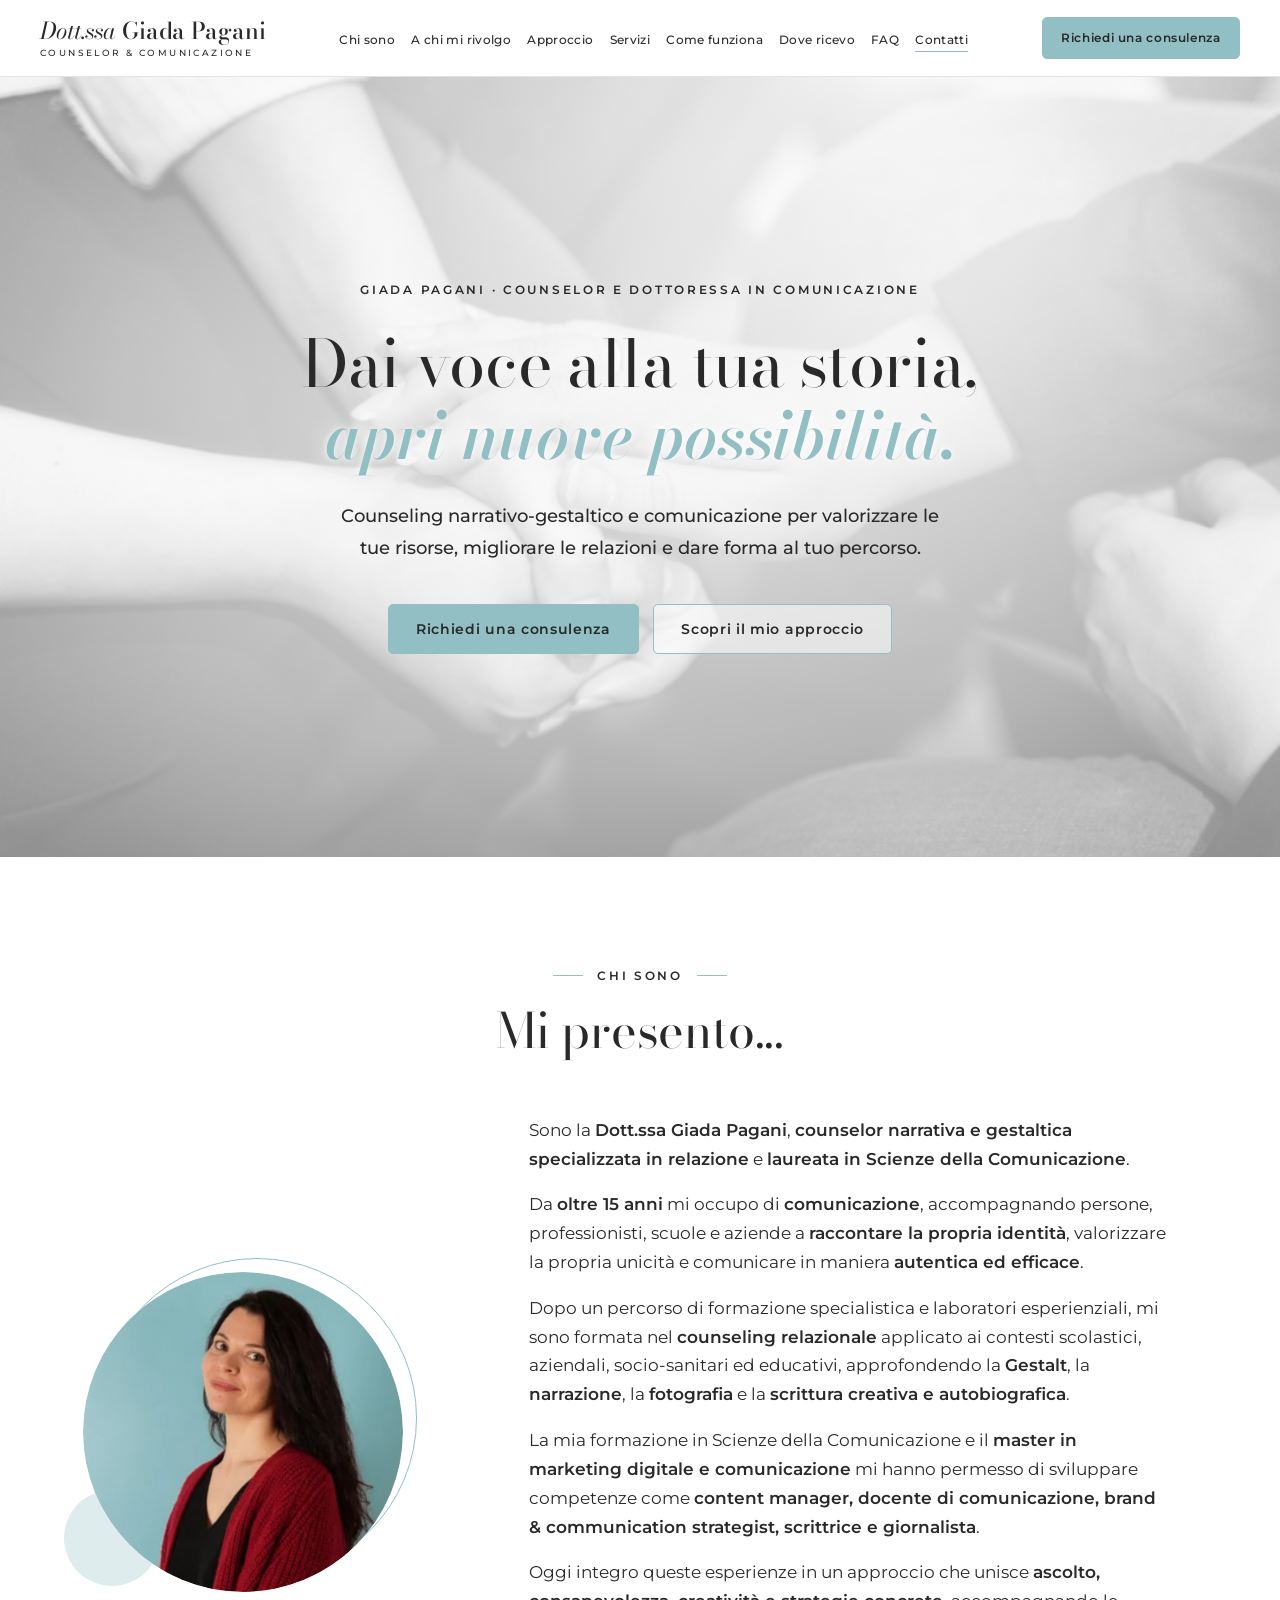
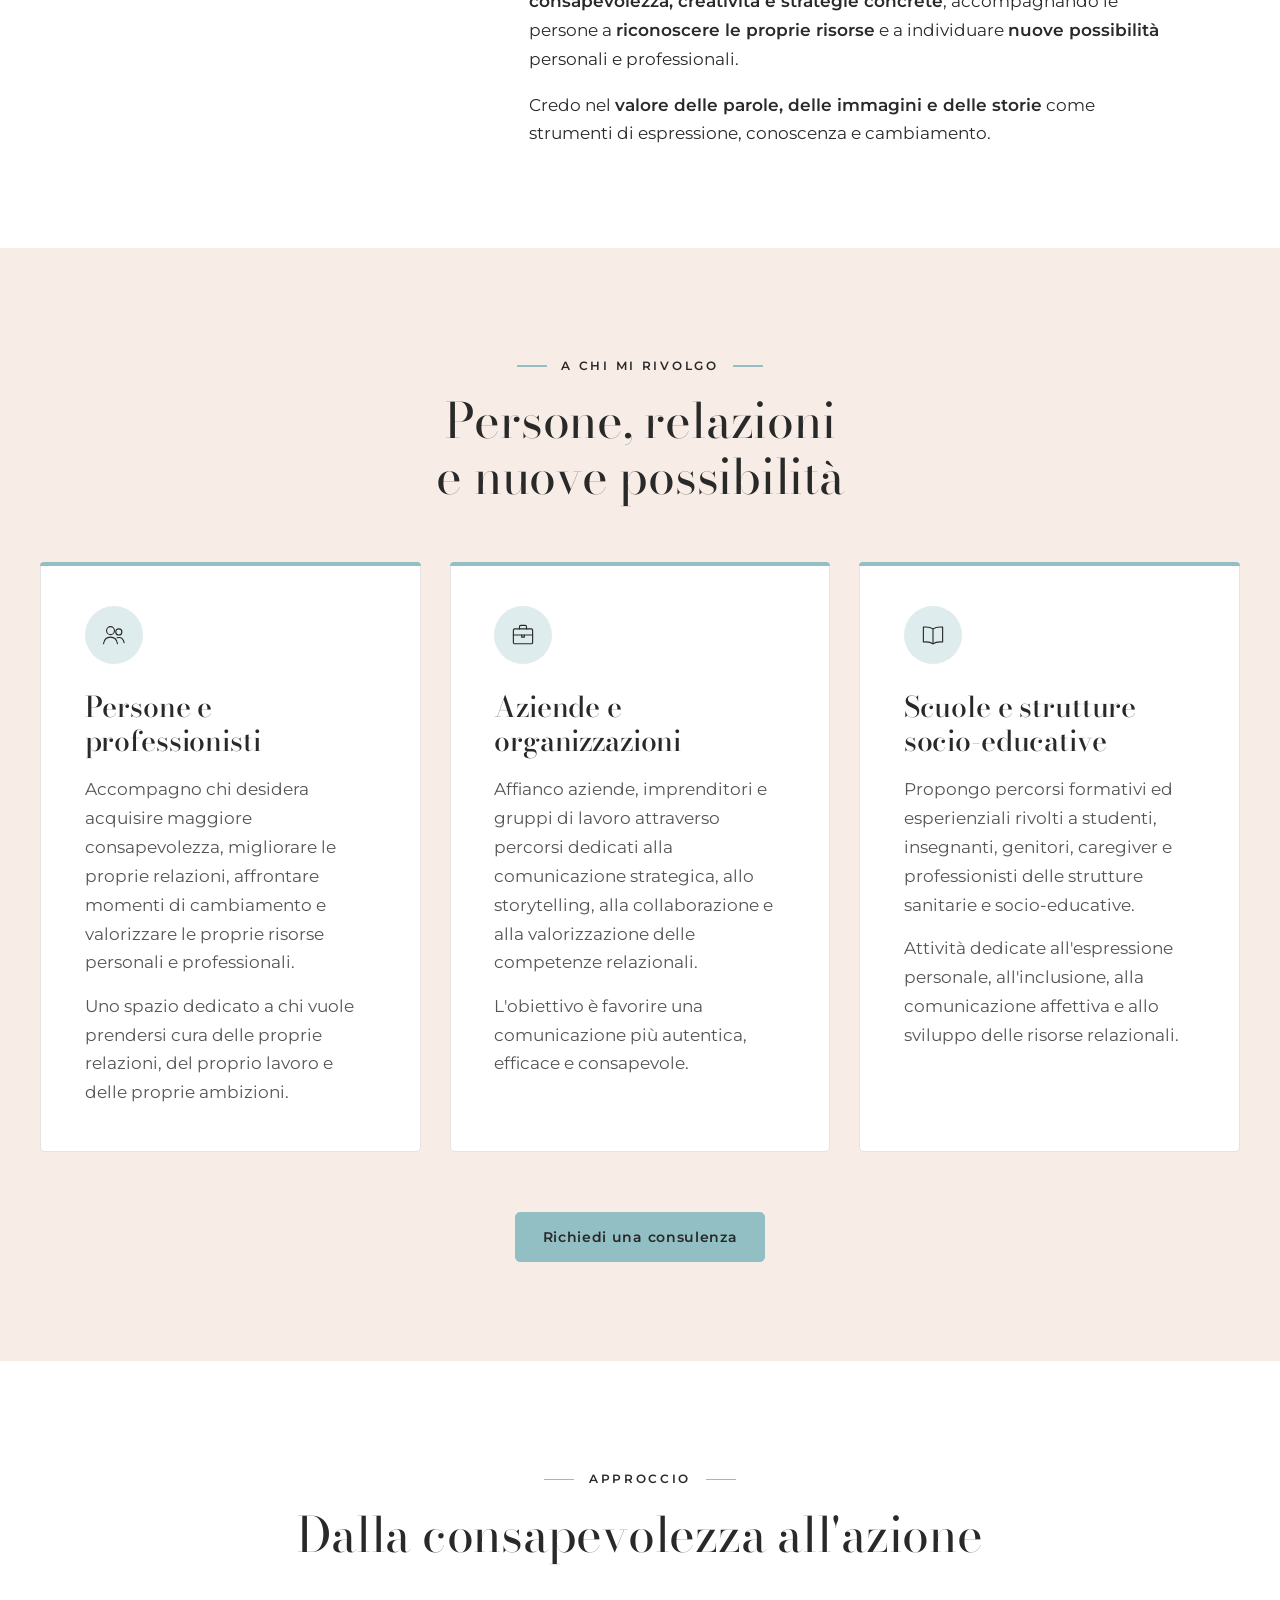
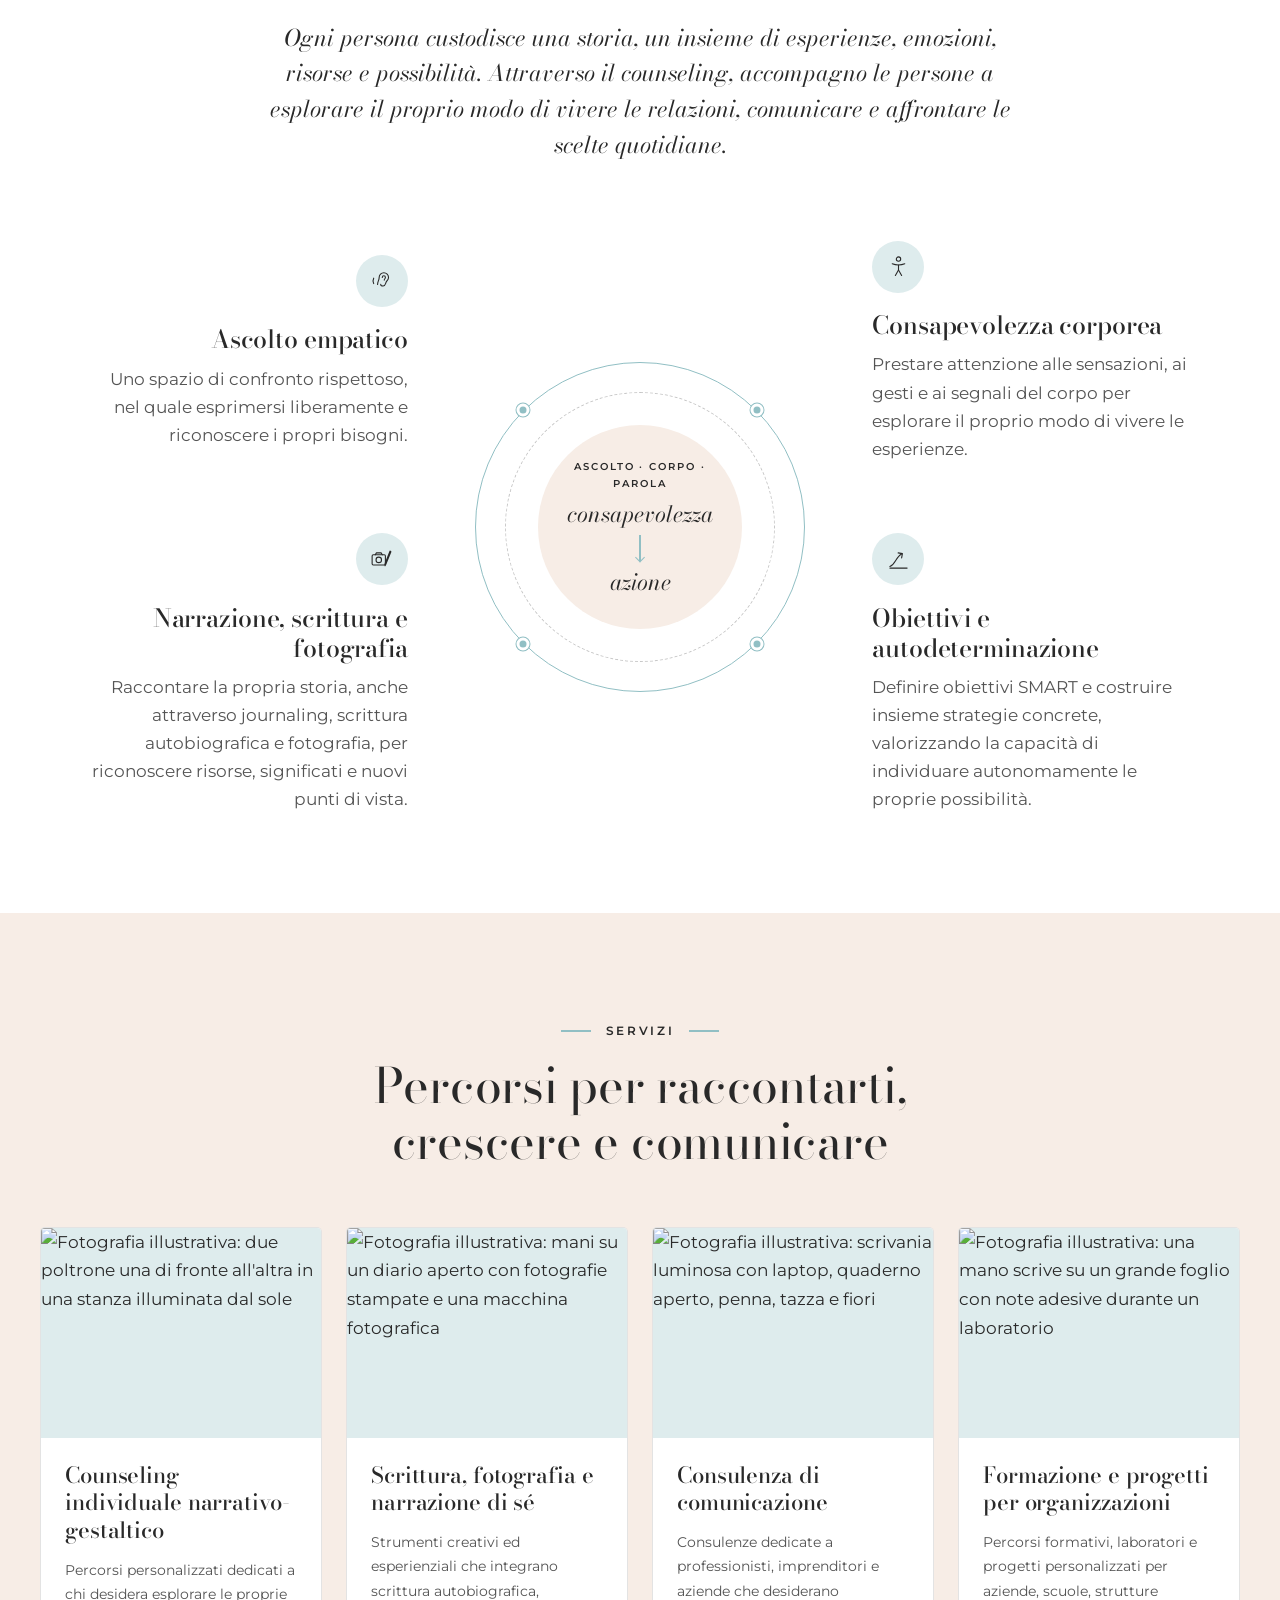
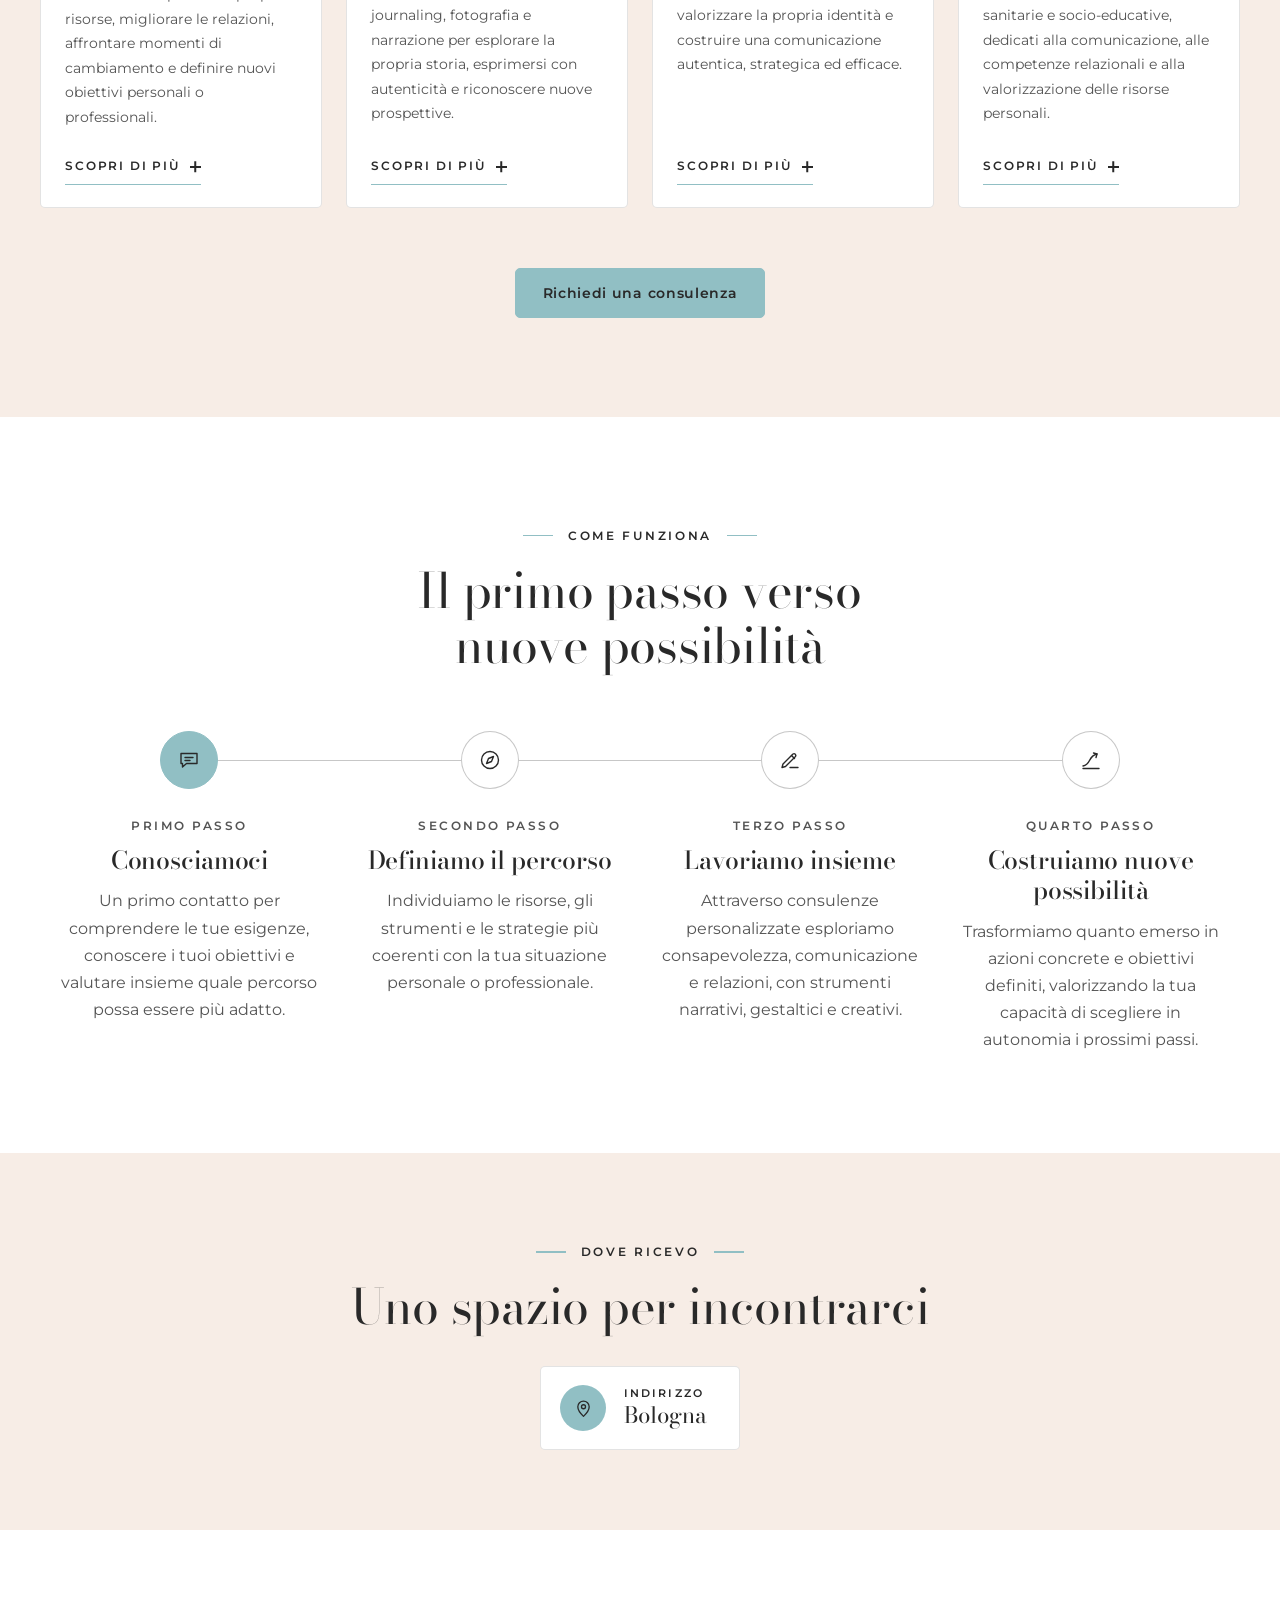
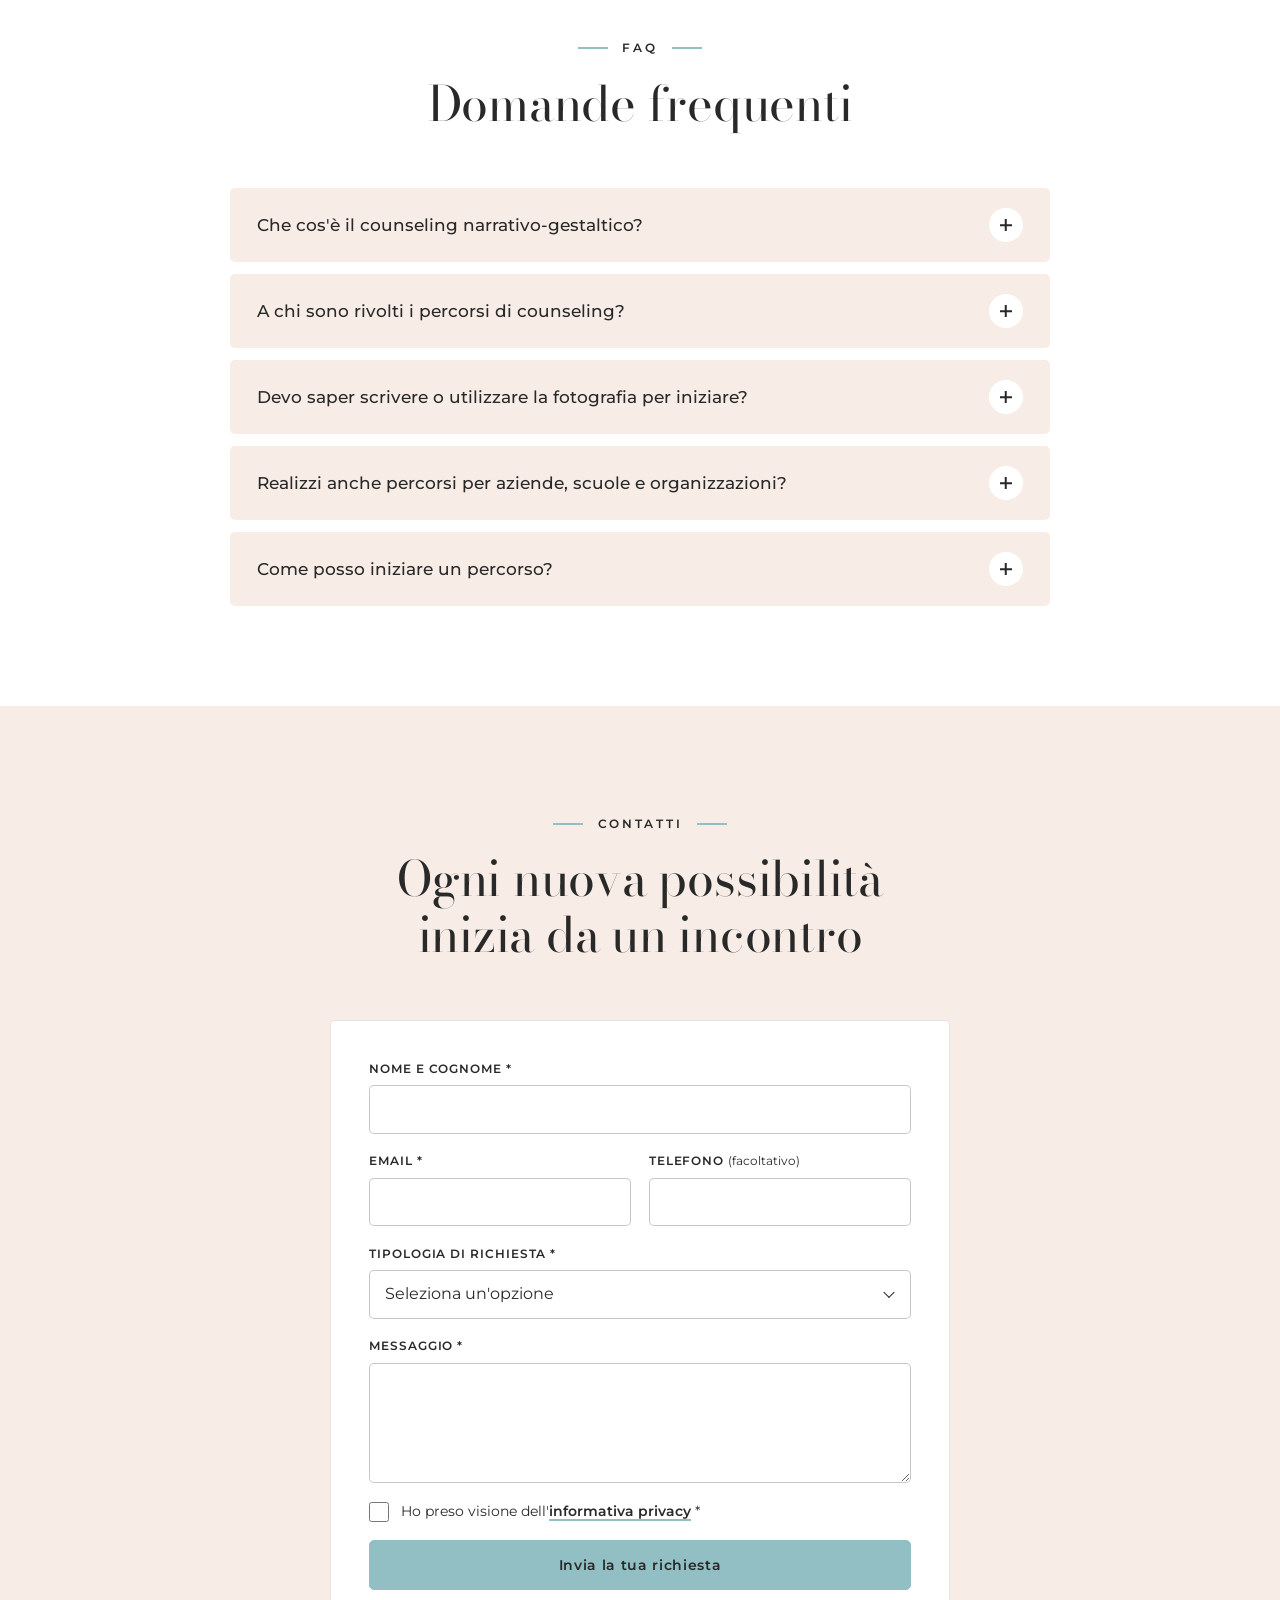
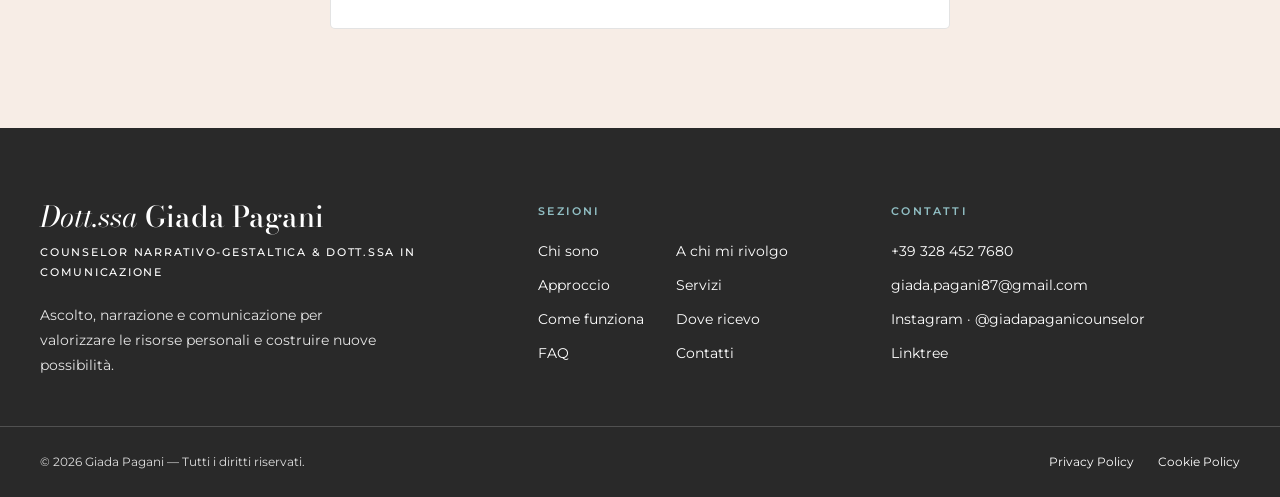
==== index.html @ 8dd5e60a "Sito one-page Dott.ssa Giada Pagani Sito statico (HTML, CSS, JS) con header, hero, chi sono, a chi m" ====
<!DOCTYPE html>
<html lang="it">
<head>
  <meta charset="UTF-8">
  <meta name="viewport" content="width=device-width, initial-scale=1">
  <title>Giada Pagani | Counselor Narrativo-Gestaltica e Comunicazione</title>
  <meta name="description" content="Giada Pagani, counselor narrativo-gestaltica e dottoressa in comunicazione. Percorsi individuali, narrazione, scrittura, fotografia, consulenza di comunicazione e formazione per persone e organizzazioni.">
  <meta name="author" content="Giada Pagani">
  <meta name="theme-color" content="#FFFFFF">
  <!-- Aggiornare con il dominio definitivo prima della pubblicazione -->
  <link rel="canonical" href="https://www.esempio-dominio.it/">

  <!-- Open Graph / social -->
  <meta property="og:type" content="website">
  <meta property="og:locale" content="it_IT">
  <meta property="og:site_name" content="Dott.ssa Giada Pagani">
  <meta property="og:title" content="Giada Pagani | Counselor Narrativo-Gestaltica e Comunicazione">
  <meta property="og:description" content="Counseling narrativo-gestaltico e comunicazione: percorsi individuali, narrazione, scrittura, fotografia e formazione per persone e organizzazioni. Bologna.">
  <meta property="og:url" content="https://www.esempio-dominio.it/">
  <meta property="og:image" content="https://www.esempio-dominio.it/images/giada-hero.png">
  <meta property="og:image:alt" content="Mani che si stringono, fotografia in bianco e nero">
  <meta name="twitter:card" content="summary_large_image">
  <meta name="twitter:title" content="Giada Pagani | Counselor Narrativo-Gestaltica e Comunicazione">
  <meta name="twitter:description" content="Counseling narrativo-gestaltico e comunicazione per persone e organizzazioni. Bologna.">
  <meta name="twitter:image" content="https://www.esempio-dominio.it/images/giada-hero.png">

  <!-- Caricamento prioritario della HERO -->
  <link rel="preload" as="image" href="images/giada-hero.png" fetchpriority="high">
  <link rel="preconnect" href="https://images.unsplash.com">

  <!-- Font: Bodoni Moda + Montserrat (valutare il self-hosting prima della pubblicazione, vedi README) -->
  <link rel="preconnect" href="https://fonts.googleapis.com">
  <link rel="preconnect" href="https://fonts.gstatic.com" crossorigin>
  <link href="https://fonts.googleapis.com/css2?family=Bodoni+Moda:ital,opsz,wght@0,6..96,400;0,6..96,500;1,6..96,400;1,6..96,500;1,6..96,600&family=Montserrat:wght@400;500;600&display=swap" rel="stylesheet">

  <link rel="stylesheet" href="styles.css">
  <script>document.documentElement.classList.add('js');</script>

  <script type="application/ld+json">
  {
    "@context": "https://schema.org",
    "@type": "ProfessionalService",
    "name": "Dott.ssa Giada Pagani — Counselor & Comunicazione",
    "description": "Counseling narrativo-gestaltico, consulenza di comunicazione, scrittura, fotografia e formazione per persone e organizzazioni.",
    "areaServed": "Bologna",
    "address": { "@type": "PostalAddress", "addressLocality": "Bologna", "addressCountry": "IT" },
    "telephone": "+393284527680",
    "email": "giada.pagani87@gmail.com",
    "founder": {
      "@type": "Person",
      "name": "Giada Pagani",
      "honorificPrefix": "Dott.ssa",
      "jobTitle": "Counselor narrativa e gestaltica, laureata in Scienze della Comunicazione"
    },
    "sameAs": [
      "https://www.instagram.com/giadapaganicounselor/",
      "https://linktr.ee/giada.pagani"
    ]
  }
  </script>
</head>
<body>
  <a class="skip-link" href="#main">Vai al contenuto</a>

  <!-- 01 · HEADER -->
  <header class="site-header" id="top">
    <div class="container header-inner">
      <a class="wordmark" href="#home" aria-label="Dott.ssa Giada Pagani, torna all'inizio">
        <span class="wordmark-name"><span class="wordmark-title">Dott.ssa</span> Giada Pagani</span>
        <span class="wordmark-sub">Counselor &amp; Comunicazione</span>
      </a>

      <nav class="main-nav" id="main-nav" aria-label="Navigazione principale">
        <ul>
          <li><a href="#chi-sono">Chi sono</a></li>
          <li><a href="#a-chi-mi-rivolgo">A chi mi rivolgo</a></li>
          <li><a href="#approccio">Approccio</a></li>
          <li><a href="#servizi">Servizi</a></li>
          <li><a href="#come-funziona">Come funziona</a></li>
          <li><a href="#dove-ricevo">Dove ricevo</a></li>
          <li><a href="#faq">FAQ</a></li>
          <li><a href="#contatti">Contatti</a></li>
        </ul>
        <a class="btn btn-primary nav-cta-mobile" href="#contatti">Richiedi una consulenza</a>
      </nav>

      <a class="btn btn-primary header-cta" href="#contatti">Richiedi una consulenza</a>

      <button class="nav-toggle" type="button" aria-controls="main-nav" aria-expanded="false">
        <span class="visually-hidden">Apri il menu</span>
        <span class="nav-toggle-bar" aria-hidden="true"></span>
        <span class="nav-toggle-bar" aria-hidden="true"></span>
      </button>
    </div>
  </header>

  <main id="main">

    <!-- 02 · HERO -->
    <section class="hero" id="home" aria-labelledby="hero-title">
      <div class="hero-media" aria-hidden="true">
        <img src="images/giada-hero.png" alt="" width="794" height="499" fetchpriority="high" decoding="async">
      </div>
      <div class="hero-overlay" aria-hidden="true"></div>
      <div class="container hero-content">
        <p class="eyebrow">Giada Pagani · Counselor e dottoressa in comunicazione</p>
        <h1 id="hero-title">
          <span class="h1-line">Dai voce alla tua storia,</span>
          <span class="h1-line h1-accent">apri nuove possibilità.</span>
        </h1>
        <p class="hero-lead">Counseling narrativo-gestaltico e comunicazione per valorizzare le tue risorse, migliorare le relazioni e dare forma al tuo percorso.</p>
        <div class="hero-actions">
          <a class="btn btn-primary" href="#contatti">Richiedi una consulenza</a>
          <a class="btn btn-outline" href="#approccio">Scopri il mio approccio</a>
        </div>
      </div>
    </section>

    <!-- 03 · CHI SONO -->
    <section class="section bg-white" id="chi-sono" aria-labelledby="chi-sono-title">
      <div class="container">
        <div class="about">
          <figure class="about-photo reveal">
            <span class="about-ring" aria-hidden="true"></span>
            <img src="images/giada-foto.png" width="800" height="800" loading="lazy" decoding="async"
                 alt="Ritratto di Giada Pagani: capelli lunghi scuri, cardigan rosso, sorride su sfondo azzurro">
          </figure>

          <header class="section-head about-head reveal">
            <p class="eyebrow">Chi sono</p>
            <h2 id="chi-sono-title">Mi presento...</h2>
          </header>

          <div class="about-text reveal">
            <p>Sono la <strong>Dott.ssa Giada Pagani</strong>, <strong>counselor narrativa e gestaltica specializzata in relazione</strong> e <strong>laureata in Scienze della Comunicazione</strong>.</p>
            <p>Da <strong>oltre 15 anni</strong> mi occupo di <strong>comunicazione</strong>, accompagnando persone, professionisti, scuole e aziende a <strong>raccontare la propria identità</strong>, valorizzare la propria unicità e comunicare in maniera <strong>autentica ed efficace</strong>.</p>
            <p>Dopo un percorso di formazione specialistica e laboratori esperienziali, mi sono formata nel <strong>counseling relazionale</strong> applicato ai contesti scolastici, aziendali, socio-sanitari ed educativi, approfondendo la <strong>Gestalt</strong>, la <strong>narrazione</strong>, la <strong>fotografia</strong> e la <strong>scrittura creativa e autobiografica</strong>.</p>
            <p>La mia formazione in Scienze della Comunicazione e il <strong>master in marketing digitale e comunicazione</strong> mi hanno permesso di sviluppare competenze come <strong>content manager, docente di comunicazione, brand &amp; communication strategist, scrittrice e giornalista</strong>.</p>
            <p>Oggi integro queste esperienze in un approccio che unisce <strong>ascolto, consapevolezza, creatività e strategie concrete</strong>, accompagnando le persone a <strong>riconoscere le proprie risorse</strong> e a individuare <strong>nuove possibilità</strong> personali e professionali.</p>
            <p>Credo nel <strong>valore delle parole, delle immagini e delle storie</strong> come strumenti di espressione, conoscenza e cambiamento.</p>
          </div>
        </div>
      </div>
    </section>

    <!-- 04 · A CHI MI RIVOLGO -->
    <section class="section bg-ivory" id="a-chi-mi-rivolgo" aria-labelledby="target-title">
      <div class="container">
        <header class="section-head reveal">
          <p class="eyebrow">A chi mi rivolgo</p>
          <h2 id="target-title">Persone, relazioni e nuove possibilità</h2>
        </header>

        <div class="target-grid">
          <article class="target-card reveal">
            <span class="card-icon" aria-hidden="true">
              <svg viewBox="0 0 32 32"><circle cx="12" cy="11" r="4.5"/><circle cx="21.5" cy="12.5" r="3.5"/><path d="M4 26c.8-5 4-7.5 8-7.5s7.2 2.5 8 7.5"/><path d="M19.5 19.2c.7-.3 1.3-.4 2-.4 3 0 5.4 2 6 6"/></svg>
            </span>
            <h3>Persone e professionisti</h3>
            <p>Accompagno chi desidera acquisire maggiore consapevolezza, migliorare le proprie relazioni, affrontare momenti di cambiamento e valorizzare le proprie risorse personali e professionali.</p>
            <p>Uno spazio dedicato a chi vuole prendersi cura delle proprie relazioni, del proprio lavoro e delle proprie ambizioni.</p>
          </article>

          <article class="target-card reveal">
            <span class="card-icon" aria-hidden="true">
              <svg viewBox="0 0 32 32"><rect x="5" y="9" width="22" height="17" rx="1.5"/><path d="M12 9V6.5c0-.8.7-1.5 1.5-1.5h5c.8 0 1.5.7 1.5 1.5V9"/><path d="M5 16h22"/><path d="M14.5 16v2.5h3V16"/></svg>
            </span>
            <h3>Aziende e organizzazioni</h3>
            <p>Affianco aziende, imprenditori e gruppi di lavoro attraverso percorsi dedicati alla comunicazione strategica, allo storytelling, alla collaborazione e alla valorizzazione delle competenze relazionali.</p>
            <p>L'obiettivo è favorire una comunicazione più autentica, efficace e consapevole.</p>
          </article>

          <article class="target-card reveal">
            <span class="card-icon" aria-hidden="true">
              <svg viewBox="0 0 32 32"><path d="M16 9c-3-2-7-2.5-11-2v17c4-.5 8 0 11 2 3-2 7-2.5 11-2V7c-4-.5-8 0-11 2z"/><path d="M16 9v17"/></svg>
            </span>
            <h3>Scuole e strutture socio-educative</h3>
            <p>Propongo percorsi formativi ed esperienziali rivolti a studenti, insegnanti, genitori, caregiver e professionisti delle strutture sanitarie e socio-educative.</p>
            <p>Attività dedicate all'espressione personale, all'inclusione, alla comunicazione affettiva e allo sviluppo delle risorse relazionali.</p>
          </article>
        </div>

        <div class="section-cta reveal">
          <a class="btn btn-primary" href="#contatti">Richiedi una consulenza</a>
        </div>
      </div>
    </section>

    <!-- 05 · APPROCCIO -->
    <section class="section bg-white" id="approccio" aria-labelledby="approccio-title">
      <div class="container">
        <header class="section-head reveal">
          <p class="eyebrow">Approccio</p>
          <h2 id="approccio-title">Dalla consapevolezza all'azione</h2>
        </header>

        <p class="approach-lead reveal">Ogni persona custodisce una storia, un insieme di esperienze, emozioni, risorse e possibilità. Attraverso il counseling, accompagno le persone a esplorare il proprio modo di vivere le relazioni, comunicare e affrontare le scelte quotidiane.</p>

        <div class="orbit">
          <div class="orbit-core reveal" aria-hidden="true">
            <span class="orbit-ring orbit-ring-outer"></span>
            <span class="orbit-ring orbit-ring-dashed"></span>
            <span class="orbit-dot d1"></span><span class="orbit-dot d2"></span><span class="orbit-dot d3"></span><span class="orbit-dot d4"></span>
            <span class="orbit-center">
              <span class="orbit-small">Ascolto · Corpo · Parola</span>
              <span class="orbit-word">consapevolezza</span>
              <span class="orbit-arrow"></span>
              <span class="orbit-word">azione</span>
            </span>
          </div>

          <ul class="orbit-list" role="list">
            <li class="orbit-item o1 reveal">
              <span class="orbit-icon" aria-hidden="true"><svg viewBox="0 0 32 32"><path d="M11 21c0-4 2-5 2-9a6 6 0 1 1 12 0c0 3-2 4-3 6s-1 5-4 5c-2 0-3-1-3-2"/><path d="M17 12a2 2 0 1 1 4 0c0 1.5-1.5 2-1.5 3.5"/><path d="M6 13c-1 2-1 5 0 7"/></svg></span>
              <h3>Ascolto empatico</h3>
              <p>Uno spazio di confronto rispettoso, nel quale esprimersi liberamente e riconoscere i propri bisogni.</p>
            </li>
            <li class="orbit-item o2 reveal">
              <span class="orbit-icon" aria-hidden="true"><svg viewBox="0 0 32 32"><circle cx="16" cy="6.5" r="2.8"/><path d="M8 12.5c2.5 1 5 1.5 8 1.5s5.5-.5 8-1.5"/><path d="M16 14v6.5"/><path d="M16 20.5l-4 7"/><path d="M16 20.5l4 7"/></svg></span>
              <h3>Consapevolezza corporea</h3>
              <p>Prestare attenzione alle sensazioni, ai gesti e ai segnali del corpo per esplorare il proprio modo di vivere le esperienze.</p>
            </li>
            <li class="orbit-item o3 reveal">
              <span class="orbit-icon" aria-hidden="true"><svg viewBox="0 0 32 32"><rect x="4" y="10" width="17" height="13" rx="1.5"/><circle cx="12.5" cy="16.5" r="3.5"/><path d="M8 10l1.5-2.5h6L17 10"/><path d="M28 6l-6 15-1.5 3 .3-3.3L27 5.2z"/></svg></span>
              <h3>Narrazione, scrittura e fotografia</h3>
              <p>Raccontare la propria storia, anche attraverso journaling, scrittura autobiografica e fotografia, per riconoscere risorse, significati e nuovi punti di vista.</p>
            </li>
            <li class="orbit-item o4 reveal">
              <span class="orbit-icon" aria-hidden="true"><svg viewBox="0 0 32 32"><path d="M5 25c3-1 5-3.5 7-7s4-7 8-9"/><path d="M15.5 7.5L21 8.5 20 14"/><path d="M5 27h22"/></svg></span>
              <h3>Obiettivi e autodeterminazione</h3>
              <p>Definire obiettivi SMART e costruire insieme strategie concrete, valorizzando la capacità di individuare autonomamente le proprie possibilità.</p>
            </li>
          </ul>
        </div>
      </div>
    </section>

    <!-- 06 · SERVIZI -->
    <section class="section bg-ivory" id="servizi" aria-labelledby="servizi-title">
      <div class="container">
        <header class="section-head reveal">
          <p class="eyebrow">Servizi</p>
          <h2 id="servizi-title">Percorsi per raccontarti, crescere e comunicare</h2>
        </header>

        <div class="services-grid">
          <article class="service-card reveal">
            <figure class="service-media">
              <img src="https://images.unsplash.com/photo-1765447041709-9f1efbc81606?auto=format&amp;fit=crop&amp;w=720&amp;h=540&amp;q=75"
                   srcset="https://images.unsplash.com/photo-1765447041709-9f1efbc81606?auto=format&amp;fit=crop&amp;w=480&amp;h=360&amp;q=75 480w, https://images.unsplash.com/photo-1765447041709-9f1efbc81606?auto=format&amp;fit=crop&amp;w=720&amp;h=540&amp;q=75 720w"
                   sizes="(min-width: 1100px) 290px, (min-width: 640px) 45vw, 92vw"
                   alt="Fotografia illustrativa: due poltrone una di fronte all'altra in una stanza illuminata dal sole" width="720" height="540" loading="lazy" decoding="async">
            </figure>
            <div class="service-body">
              <h3>Counseling individuale narrativo-gestaltico</h3>
              <p class="service-desc">Percorsi personalizzati dedicati a chi desidera esplorare le proprie risorse, migliorare le relazioni, affrontare momenti di cambiamento e definire nuovi obiettivi personali o professionali.</p>
              <button class="service-toggle" type="button" aria-expanded="false" aria-controls="srv-1">
                <span class="service-toggle-label">Scopri di più</span><span class="service-toggle-icon" aria-hidden="true"></span>
              </button>
              <div class="service-more" id="srv-1" hidden>
                <div class="service-more-inner">
                  <p class="service-label">Aree di lavoro</p>
                  <ul class="service-list">
                    <li>Consapevolezza personale</li>
                    <li>Relazioni e comunicazione</li>
                    <li>Scelte e cambiamenti</li>
                    <li>Valorizzazione delle risorse individuali</li>
                  </ul>
                </div>
              </div>
            </div>
          </article>

          <article class="service-card reveal">
            <figure class="service-media">
              <img src="https://images.unsplash.com/photo-1550622485-860e9d423364?auto=format&amp;fit=crop&amp;w=720&amp;h=540&amp;q=75"
                   srcset="https://images.unsplash.com/photo-1550622485-860e9d423364?auto=format&amp;fit=crop&amp;w=480&amp;h=360&amp;q=75 480w, https://images.unsplash.com/photo-1550622485-860e9d423364?auto=format&amp;fit=crop&amp;w=720&amp;h=540&amp;q=75 720w"
                   sizes="(min-width: 1100px) 290px, (min-width: 640px) 45vw, 92vw"
                   alt="Fotografia illustrativa: mani su un diario aperto con fotografie stampate e una macchina fotografica" width="720" height="540" loading="lazy" decoding="async">
            </figure>
            <div class="service-body">
              <h3>Scrittura, fotografia e narrazione di sé</h3>
              <p class="service-desc">Strumenti creativi ed esperienziali che integrano scrittura autobiografica, journaling, fotografia e narrazione per esplorare la propria storia, esprimersi con autenticità e riconoscere nuove prospettive.</p>
              <button class="service-toggle" type="button" aria-expanded="false" aria-controls="srv-2">
                <span class="service-toggle-label">Scopri di più</span><span class="service-toggle-icon" aria-hidden="true"></span>
              </button>
              <div class="service-more" id="srv-2" hidden>
                <div class="service-more-inner">
                  <p class="service-label">Aree di lavoro</p>
                  <ul class="service-list">
                    <li>Scrittura creativa e autobiografica</li>
                    <li>Narrazione personale</li>
                    <li>Fotografia espressiva</li>
                    <li>Journaling</li>
                  </ul>
                </div>
              </div>
            </div>
          </article>

          <article class="service-card reveal">
            <figure class="service-media">
              <img src="https://images.unsplash.com/photo-1501504905252-473c47e087f8?auto=format&amp;fit=crop&amp;w=720&amp;h=540&amp;q=75"
                   srcset="https://images.unsplash.com/photo-1501504905252-473c47e087f8?auto=format&amp;fit=crop&amp;w=480&amp;h=360&amp;q=75 480w, https://images.unsplash.com/photo-1501504905252-473c47e087f8?auto=format&amp;fit=crop&amp;w=720&amp;h=540&amp;q=75 720w"
                   sizes="(min-width: 1100px) 290px, (min-width: 640px) 45vw, 92vw"
                   alt="Fotografia illustrativa: scrivania luminosa con laptop, quaderno aperto, penna, tazza e fiori" width="720" height="540" loading="lazy" decoding="async">
            </figure>
            <div class="service-body">
              <h3>Consulenza di comunicazione</h3>
              <p class="service-desc">Consulenze dedicate a professionisti, imprenditori e aziende che desiderano valorizzare la propria identità e costruire una comunicazione autentica, strategica ed efficace.</p>
              <button class="service-toggle" type="button" aria-expanded="false" aria-controls="srv-3">
                <span class="service-toggle-label">Scopri di più</span><span class="service-toggle-icon" aria-hidden="true"></span>
              </button>
              <div class="service-more" id="srv-3" hidden>
                <div class="service-more-inner">
                  <p class="service-label">Aree di lavoro</p>
                  <ul class="service-list">
                    <li>Strategie di comunicazione digitale</li>
                    <li>Creazione di contenuti e piani editoriali</li>
                    <li>Brand identity e storytelling</li>
                    <li>Comunicazione interna</li>
                  </ul>
                </div>
              </div>
            </div>
          </article>

          <article class="service-card reveal">
            <figure class="service-media">
              <img src="https://images.unsplash.com/photo-1620326079720-500ba364af6a?auto=format&amp;fit=crop&amp;w=720&amp;h=540&amp;q=75"
                   srcset="https://images.unsplash.com/photo-1620326079720-500ba364af6a?auto=format&amp;fit=crop&amp;w=480&amp;h=360&amp;q=75 480w, https://images.unsplash.com/photo-1620326079720-500ba364af6a?auto=format&amp;fit=crop&amp;w=720&amp;h=540&amp;q=75 720w"
                   sizes="(min-width: 1100px) 290px, (min-width: 640px) 45vw, 92vw"
                   alt="Fotografia illustrativa: una mano scrive su un grande foglio con note adesive durante un laboratorio" width="720" height="540" loading="lazy" decoding="async">
            </figure>
            <div class="service-body">
              <h3>Formazione e progetti per organizzazioni</h3>
              <p class="service-desc">Percorsi formativi, laboratori e progetti personalizzati per aziende, scuole, strutture sanitarie e socio-educative, dedicati alla comunicazione, alle competenze relazionali e alla valorizzazione delle risorse personali.</p>
              <button class="service-toggle" type="button" aria-expanded="false" aria-controls="srv-4">
                <span class="service-toggle-label">Scopri di più</span><span class="service-toggle-icon" aria-hidden="true"></span>
              </button>
              <div class="service-more" id="srv-4" hidden>
                <div class="service-more-inner">
                  <p class="service-label">Aree di lavoro</p>
                  <ul class="service-list">
                    <li>Formazione sulla comunicazione affettiva e relazionale</li>
                    <li>Laboratori di scrittura e fotografia</li>
                    <li>Percorsi per caregiver</li>
                    <li>Collaborazione e comunicazione nei gruppi di lavoro</li>
                  </ul>
                </div>
              </div>
            </div>
          </article>
        </div>

        <div class="section-cta reveal">
          <a class="btn btn-primary" href="#contatti">Richiedi una consulenza</a>
        </div>
      </div>
    </section>

    <!-- 07 · COME FUNZIONA -->
    <section class="section bg-white" id="come-funziona" aria-labelledby="come-title">
      <div class="container">
        <header class="section-head reveal">
          <p class="eyebrow">Come funziona</p>
          <h2 id="come-title">Il primo passo verso nuove possibilità</h2>
        </header>

        <div class="timeline-wrap">
        <span class="timeline-track" aria-hidden="true"><span class="timeline-progress"></span></span>
        <ol class="timeline" role="list">
          <li class="step">
            <span class="step-dot" aria-hidden="true">
              <svg viewBox="0 0 24 24"><path d="M4 5.5h16v10H9.5L5.5 19v-3.5H4z"/><path d="M8 9.5h8M8 12.5h5"/></svg>
            </span>
            <p class="step-kicker">Primo passo</p>
            <h3>Conosciamoci</h3>
            <p>Un primo contatto per comprendere le tue esigenze, conoscere i tuoi obiettivi e valutare insieme quale percorso possa essere più adatto.</p>
          </li>
          <li class="step">
            <span class="step-dot" aria-hidden="true">
              <svg viewBox="0 0 24 24"><circle cx="12" cy="12" r="8.5"/><path d="M15.5 8.5l-2 5-5 2 2-5z"/></svg>
            </span>
            <p class="step-kicker">Secondo passo</p>
            <h3>Definiamo il percorso</h3>
            <p>Individuiamo le risorse, gli strumenti e le strategie più coerenti con la tua situazione personale o professionale.</p>
          </li>
          <li class="step">
            <span class="step-dot" aria-hidden="true">
              <svg viewBox="0 0 24 24"><path d="M4 19.5l3.5-1 10-10a1.8 1.8 0 0 0-2.5-2.5l-10 10z"/><path d="M13.5 7.5l3 3"/><path d="M12 19.5h8"/></svg>
            </span>
            <p class="step-kicker">Terzo passo</p>
            <h3>Lavoriamo insieme</h3>
            <p>Attraverso consulenze personalizzate esploriamo consapevolezza, comunicazione e relazioni, con strumenti narrativi, gestaltici e creativi.</p>
          </li>
          <li class="step">
            <span class="step-dot" aria-hidden="true">
              <svg viewBox="0 0 24 24"><path d="M4 18c3-.5 5-2.5 6.5-5.5S14 7 18 6"/><path d="M14.5 5l3.5 1-1 3.5"/><path d="M4 20.5h16"/></svg>
            </span>
            <p class="step-kicker">Quarto passo</p>
            <h3>Costruiamo nuove possibilità</h3>
            <p>Trasformiamo quanto emerso in azioni concrete e obiettivi definiti, valorizzando la tua capacità di scegliere in autonomia i prossimi passi.</p>
          </li>
        </ol>
        </div>
      </div>
    </section>

    <!-- 08 · DOVE RICEVO -->
    <section class="section section-compact bg-ivory" id="dove-ricevo" aria-labelledby="dove-title">
      <div class="container">
        <header class="section-head reveal">
          <p class="eyebrow">Dove ricevo</p>
          <h2 id="dove-title">Uno spazio per incontrarci</h2>
        </header>
        <div class="address-box reveal">
          <span class="address-icon" aria-hidden="true">
            <svg viewBox="0 0 24 24"><path d="M12 21s-6.5-6.2-6.5-11a6.5 6.5 0 0 1 13 0c0 4.8-6.5 11-6.5 11z"/><circle cx="12" cy="10" r="2.3"/></svg>
          </span>
          <address>
            <span class="address-label">Indirizzo</span>
            <!-- Inserire qui via e numero civico dello studio quando disponibili -->
            <span class="address-line">Bologna</span>
          </address>
        </div>
      </div>
    </section>

    <!-- 09 · FAQ -->
    <section class="section bg-white" id="faq" aria-labelledby="faq-title">
      <div class="container narrow">
        <header class="section-head reveal">
          <p class="eyebrow">FAQ</p>
          <h2 id="faq-title">Domande frequenti</h2>
        </header>

        <div class="faq reveal">
          <div class="faq-item">
            <h3 class="faq-q">
              <button type="button" id="faq-btn-1" aria-expanded="false" aria-controls="faq-panel-1">
                <span>Che cos'è il counseling narrativo-gestaltico?</span>
                <span class="faq-icon" aria-hidden="true"></span>
              </button>
            </h3>
            <div class="faq-a" id="faq-panel-1" role="region" aria-labelledby="faq-btn-1" hidden>
              <div class="faq-a-inner"><p>È il percorso di accompagnamento non clinico che propongo: integro ascolto, narrazione, consapevolezza ed espressione personale per aiutarti a valorizzare le tue risorse e a definire obiettivi concreti.</p></div>
            </div>
          </div>

          <div class="faq-item">
            <h3 class="faq-q">
              <button type="button" id="faq-btn-2" aria-expanded="false" aria-controls="faq-panel-2">
                <span>A chi sono rivolti i percorsi di counseling?</span>
                <span class="faq-icon" aria-hidden="true"></span>
              </button>
            </h3>
            <div class="faq-a" id="faq-panel-2" role="region" aria-labelledby="faq-btn-2" hidden>
              <div class="faq-a-inner"><p>Accompagno chi desidera acquisire maggiore consapevolezza, migliorare la comunicazione e le relazioni, affrontare scelte personali o professionali e individuare nuove possibilità.</p></div>
            </div>
          </div>

          <div class="faq-item">
            <h3 class="faq-q">
              <button type="button" id="faq-btn-3" aria-expanded="false" aria-controls="faq-panel-3">
                <span>Devo saper scrivere o utilizzare la fotografia per iniziare?</span>
                <span class="faq-icon" aria-hidden="true"></span>
              </button>
            </h3>
            <div class="faq-a" id="faq-panel-3" role="region" aria-labelledby="faq-btn-3" hidden>
              <div class="faq-a-inner"><p>No, non è necessario possedere competenze artistiche o fotografiche. Utilizzo la scrittura e la fotografia come strumenti di espressione e riflessione, nel rispetto delle caratteristiche di ciascuno.</p></div>
            </div>
          </div>

          <div class="faq-item">
            <h3 class="faq-q">
              <button type="button" id="faq-btn-4" aria-expanded="false" aria-controls="faq-panel-4">
                <span>Realizzi anche percorsi per aziende, scuole e organizzazioni?</span>
                <span class="faq-icon" aria-hidden="true"></span>
              </button>
            </h3>
            <div class="faq-a" id="faq-panel-4" role="region" aria-labelledby="faq-btn-4" hidden>
              <div class="faq-a-inner"><p>Sì, propongo consulenze di comunicazione, attività formative e progetti personalizzati dedicati ad aziende, scuole, strutture sanitarie e socio-educative.</p></div>
            </div>
          </div>

          <div class="faq-item">
            <h3 class="faq-q">
              <button type="button" id="faq-btn-5" aria-expanded="false" aria-controls="faq-panel-5">
                <span>Come posso iniziare un percorso?</span>
                <span class="faq-icon" aria-hidden="true"></span>
              </button>
            </h3>
            <div class="faq-a" id="faq-panel-5" role="region" aria-labelledby="faq-btn-5" hidden>
              <div class="faq-a-inner"><p>Puoi contattarmi per telefono, via email o attraverso il modulo presente sul sito: ascolterò le tue esigenze e ti darò informazioni sulle modalità e sulla disponibilità delle consulenze.</p></div>
            </div>
          </div>
        </div>
      </div>
    </section>

    <!-- 10 · CONTATTI -->
    <section class="section bg-ivory" id="contatti" aria-labelledby="contatti-title">
      <div class="container">
        <header class="section-head reveal">
          <p class="eyebrow">Contatti</p>
          <h2 id="contatti-title">Ogni nuova possibilità inizia da un incontro</h2>
        </header>

        <div class="contact-form-wrap reveal">
          <!--
            Il modulo NON simula l'invio. Senza un backend configurato, alla conferma
            prepara un'email nel programma di posta di chi scrive (mailto).
            Per collegare un servizio di invio autorizzato impostare data-endpoint (vedi README).
          -->
          <form class="contact-form" id="contact-form" novalidate data-endpoint="">
            <div class="field">
              <label for="f-nome">Nome e cognome <span class="req" aria-hidden="true">*</span></label>
              <input id="f-nome" name="nome" type="text" autocomplete="name" required>
            </div>
            <div class="field-row">
              <div class="field">
                <label for="f-email">Email <span class="req" aria-hidden="true">*</span></label>
                <input id="f-email" name="email" type="email" autocomplete="email" required>
              </div>
              <div class="field">
                <label for="f-tel">Telefono <span class="opt">(facoltativo)</span></label>
                <input id="f-tel" name="telefono" type="tel" autocomplete="tel">
              </div>
            </div>
            <div class="field">
              <label for="f-tipo">Tipologia di richiesta <span class="req" aria-hidden="true">*</span></label>
              <div class="select-wrap">
                <select id="f-tipo" name="tipologia" required>
                  <option value="" selected disabled>Seleziona un'opzione</option>
                  <option>Counseling individuale</option>
                  <option>Scrittura, fotografia e narrazione</option>
                  <option>Consulenza di comunicazione</option>
                  <option>Formazione e progetti per organizzazioni</option>
                  <option>Altre informazioni</option>
                </select>
              </div>
            </div>
            <div class="field">
              <label for="f-msg">Messaggio <span class="req" aria-hidden="true">*</span></label>
              <textarea id="f-msg" name="messaggio" rows="4" required></textarea>
            </div>
            <div class="field field-check">
              <input id="f-privacy" name="privacy" type="checkbox" required>
              <label for="f-privacy">Ho preso visione dell'<a href="privacy-policy.html" target="_blank" rel="noopener">informativa privacy</a> <span class="req" aria-hidden="true">*</span></label>
            </div>

            <p class="form-status" id="form-status" role="status" aria-live="polite"></p>

            <button class="btn btn-primary btn-block" type="submit">Invia la tua richiesta</button>
          </form>
        </div>
      </div>
    </section>
  </main>

  <!-- 11 · FOOTER -->
  <footer class="site-footer">
    <div class="container footer-grid">
      <div class="footer-brand">
        <p class="footer-name"><span class="wordmark-title">Dott.ssa</span> Giada Pagani</p>
        <p class="footer-role">Counselor narrativo-gestaltica &amp; Dott.ssa in Comunicazione</p>
        <p class="footer-text">Ascolto, narrazione e comunicazione per valorizzare le risorse personali e costruire nuove possibilità.</p>
      </div>

      <nav class="footer-nav" aria-label="Collegamenti rapidi">
        <p class="footer-title">Sezioni</p>
        <ul role="list">
          <li><a href="#chi-sono">Chi sono</a></li>
          <li><a href="#a-chi-mi-rivolgo">A chi mi rivolgo</a></li>
          <li><a href="#approccio">Approccio</a></li>
          <li><a href="#servizi">Servizi</a></li>
          <li><a href="#come-funziona">Come funziona</a></li>
          <li><a href="#dove-ricevo">Dove ricevo</a></li>
          <li><a href="#faq">FAQ</a></li>
          <li><a href="#contatti">Contatti</a></li>
        </ul>
      </nav>

      <div class="footer-contacts">
        <p class="footer-title">Contatti</p>
        <ul role="list">
          <li><a href="tel:+393284527680">+39 328 452 7680</a></li>
          <li><a href="mailto:giada.pagani87@gmail.com">giada.pagani87@gmail.com</a></li>
          <li><a href="https://www.instagram.com/giadapaganicounselor/" target="_blank" rel="noopener">Instagram · @giadapaganicounselor</a></li>
          <li><a href="https://linktr.ee/giada.pagani" target="_blank" rel="noopener">Linktree</a></li>
        </ul>
      </div>
    </div>

    <div class="container footer-bottom">
      <p>© <span id="year">2026</span> Giada Pagani — Tutti i diritti riservati.</p>
      <ul class="footer-legal" role="list">
        <li><a href="privacy-policy.html">Privacy Policy</a></li>
        <li><a href="cookie-policy.html">Cookie Policy</a></li>
      </ul>
    </div>
  </footer>

  <script src="script.js" defer></script>
</body>
</html>
---- styles.css ----
/* ==========================================================
   DOTT.SSA GIADA PAGANI — Counselor & Comunicazione
   Editorial Minimalism × Narrative Elegance × Human Connection
   ========================================================== */

:root {
  /* Palette (esclusiva) */
  --white:    #FFFFFF;
  --ivory:    #F7EDE6;
  --sage:     #C8CFB7;
  --peach:    #F5C9AF;
  --aqua:     #91BFC4;
  --charcoal: #292929;

  --accent: var(--aqua);
  --accent-soft: color-mix(in srgb, var(--aqua) 30%, var(--white));

  /* Derivati per trasparenza (stesse tinte della palette) */
  --line:        rgba(41, 41, 41, .13);
  --line-strong: rgba(41, 41, 41, .26);
  --text-soft:   rgba(41, 41, 41, .8);

  --serif: "Bodoni Moda", "Didot", "Bodoni 72", Georgia, serif;
  --sans:  "Montserrat", system-ui, -apple-system, "Segoe UI", Arial, sans-serif;

  /* Scala tipografica fluida */
  --fs-h1:      clamp(2.15rem, 1.2rem + 3.6vw, 4.4rem);    /* 34 → 70 */
  --fs-h2:      clamp(1.85rem, 1.35rem + 2.1vw, 3.125rem); /* 30 → 50 */
  --fs-h3:      clamp(1.45rem, 1.3rem + .6vw, 1.875rem);   /* 23 → 30 */
  --fs-body:    clamp(.9375rem, .9rem + .2vw, 1.0313rem);  /* 15 → 16.5 */
  --fs-eyebrow: clamp(.6875rem, .65rem + .15vw, .78rem);   /* 11 → 12.5 */
  --fs-btn:     .8438rem;

  --container: 1220px;
  --gutter: clamp(1.25rem, 4vw, 2.5rem);
  --section-y: clamp(4.25rem, 3rem + 4vw, 6.25rem);
  --radius: 5px;
  --header-h: 76px;

  --ease: cubic-bezier(.22, .61, .36, 1);
}

/* ---------- Reset essenziale ---------- */
*, *::before, *::after { box-sizing: border-box; }
html {
  scroll-behavior: smooth;
  scroll-padding-top: var(--header-h);
  -webkit-text-size-adjust: 100%;
}
body {
  margin: 0;
  font-family: var(--sans);
  font-size: var(--fs-body);
  font-weight: 400;
  line-height: 1.75;
  color: var(--charcoal);
  background: var(--white);
  -webkit-font-smoothing: antialiased;
  overflow-x: hidden;
}
img { display: block; max-width: 100%; height: auto; }
a { color: inherit; }
h1, h2, h3, p, ul, ol, figure, address { margin: 0; }
address { font-style: normal; }
ul[role="list"], ol[role="list"] { list-style: none; padding: 0; }
strong { font-weight: 600; }
button, input, select, textarea { font: inherit; color: inherit; }

.visually-hidden {
  position: absolute !important;
  width: 1px; height: 1px;
  padding: 0; margin: -1px;
  overflow: hidden; clip: rect(0 0 0 0);
  white-space: nowrap; border: 0;
}
.skip-link {
  position: absolute; left: 1rem; top: -100px; z-index: 200;
  background: var(--charcoal); color: var(--white);
  padding: .75rem 1.1rem; border-radius: var(--radius);
  font-weight: 600; font-size: .875rem; text-decoration: none;
}
.skip-link:focus { top: 1rem; }

:focus-visible {
  outline: 2px solid var(--charcoal);
  outline-offset: 3px;
  border-radius: 2px;
}

/* ---------- Layout ---------- */
.container {
  width: 100%;
  max-width: calc(var(--container) + var(--gutter) * 2);
  margin-inline: auto;
  padding-inline: var(--gutter);
}
.container.narrow { max-width: calc(820px + var(--gutter) * 2); }

.section { padding-block: var(--section-y); position: relative; }
.section-compact { padding-block: clamp(3.75rem, 2.8rem + 3vw, 5rem); }

/* Alternanza di due soli sfondi: bianco e avorio */
.bg-white { background: var(--white); }
.bg-ivory { background: var(--ivory); }

/* ---------- Tipografia ---------- */
h1, h2, h3 {
  font-family: var(--serif);
  font-weight: 400;
  color: var(--charcoal);
  letter-spacing: -.005em;
}
h1 { font-size: var(--fs-h1); line-height: 1.1; }
h2 { font-size: var(--fs-h2); line-height: 1.14; text-wrap: balance; }
h3 { font-size: var(--fs-h3); line-height: 1.22; font-weight: 500; }
em { font-style: italic; }

.eyebrow {
  font-family: var(--sans);
  font-size: var(--fs-eyebrow);
  font-weight: 600;
  letter-spacing: .22em;
  text-transform: uppercase;
  line-height: 1.6;
  color: var(--charcoal);
}

.section-head {
  text-align: center;
  max-width: 780px;
  margin: 0 auto clamp(2.5rem, 2rem + 2vw, 3.75rem);
}
.section-head .eyebrow {
  display: inline-flex;
  align-items: center;
  gap: .9rem;
  margin-bottom: 1.1rem;
}
/* filetti azzurri ai lati del mini-titolo */
.section-head .eyebrow::before,
.section-head .eyebrow::after {
  content: "";
  width: 30px; height: 1.5px;
  background: var(--accent);
}

/* ---------- Pulsanti (CTA unificate, azzurro) ---------- */
.btn {
  display: inline-flex;
  align-items: center;
  justify-content: center;
  gap: .6rem;
  min-height: 50px;
  padding: .9rem 1.7rem;
  font-family: var(--sans);
  font-size: var(--fs-btn);
  font-weight: 600;
  letter-spacing: .05em;
  line-height: 1.2;
  text-align: center;
  text-decoration: none;
  white-space: nowrap;
  border-radius: var(--radius);
  border: 1.5px solid transparent;
  cursor: pointer;
  transition: background-color .35s var(--ease), color .35s var(--ease),
              border-color .35s var(--ease), transform .35s var(--ease), box-shadow .35s var(--ease);
}
.btn-primary {
  background: var(--accent);
  color: var(--charcoal);
  border-color: var(--accent);
}
.btn-primary:hover {
  background: var(--charcoal);
  border-color: var(--charcoal);
  color: var(--white);
  transform: translateY(-2px);
  box-shadow: 0 10px 20px -14px rgba(41, 41, 41, .7);
}
.btn-outline {
  background: rgba(255, 255, 255, .55);
  color: var(--charcoal);
  border-color: var(--accent);
}
.btn-outline:hover { background: var(--accent); }
.btn-block { width: 100%; }

/* ==========================================================
   01 · HEADER
   ========================================================== */
.site-header {
  position: sticky;
  top: 0;
  z-index: 100;
  background: var(--white);
  border-bottom: 1px solid var(--line);
}
.header-inner {
  height: var(--header-h);
  display: flex;
  align-items: center;
  gap: 1.5rem;
}
.wordmark {
  display: flex;
  flex-direction: column;
  text-decoration: none;
  line-height: 1;
  flex-shrink: 0;
}
.wordmark-name {
  font-family: var(--serif);
  font-size: 1.45rem;
  font-weight: 500;
  letter-spacing: -.005em;
  white-space: nowrap;
}
.wordmark-title { font-style: italic; font-weight: 400; }
.wordmark-sub {
  margin-top: .4rem;
  font-size: .58rem;
  font-weight: 500;
  letter-spacing: .26em;
  text-transform: uppercase;
}
.main-nav { flex: 1; display: flex; justify-content: center; }
.main-nav ul {
  list-style: none; margin: 0; padding: 0;
  display: flex; gap: clamp(.85rem, 1.25vw, 1.6rem);
}
.main-nav a {
  position: relative;
  font-size: .775rem;
  font-weight: 500;
  letter-spacing: .03em;
  text-decoration: none;
  white-space: nowrap;
  padding-block: .35rem;
}
.main-nav ul a::after {
  content: "";
  position: absolute; left: 0; right: 0; bottom: 0;
  height: 1.5px; background: var(--accent);
  transform: scaleX(0); transform-origin: left;
  transition: transform .4s var(--ease);
}
.main-nav ul a:hover::after,
.main-nav ul a[aria-current="true"]::after { transform: scaleX(1); }
.header-cta { min-height: 42px; padding: .65rem 1.15rem; font-size: .78rem; flex-shrink: 0; }
.nav-cta-mobile, .nav-toggle { display: none; }

/* Menu hamburger solo su mobile/tablet: sotto i 1180px le 8 voci non stanno su una riga */
@media (max-width: 1179px) {
  :root { --header-h: 68px; }
  .header-cta { display: none; }
  .nav-toggle {
    display: inline-flex; flex-direction: column; justify-content: center; gap: 7px;
    margin-left: auto;
    width: 46px; height: 46px; padding: 0 11px;
    background: transparent; border: 1px solid var(--line-strong); border-radius: var(--radius);
    cursor: pointer;
  }
  .nav-toggle-bar {
    display: block; height: 1.5px; width: 100%;
    background: var(--charcoal);
    transition: transform .35s var(--ease);
  }
  .nav-toggle[aria-expanded="true"] .nav-toggle-bar:nth-child(2) { transform: translateY(4.25px) rotate(45deg); }
  .nav-toggle[aria-expanded="true"] .nav-toggle-bar:nth-child(3) { transform: translateY(-4.25px) rotate(-45deg); }

  .main-nav {
    position: fixed;
    top: var(--header-h); left: 0; right: 0; bottom: 0;
    background: var(--white);
    padding: 1.25rem var(--gutter) 2.5rem;
    flex-direction: column; justify-content: flex-start;
    overflow-y: auto;
    opacity: 0; visibility: hidden;
    transform: translateY(-8px);
    transition: opacity .35s var(--ease), transform .35s var(--ease), visibility 0s linear .35s;
  }
  .main-nav.is-open {
    opacity: 1; visibility: visible; transform: none;
    transition: opacity .35s var(--ease), transform .35s var(--ease), visibility 0s;
  }
  .main-nav ul { flex-direction: column; gap: 0; }
  .main-nav li { border-bottom: 1px solid var(--line); }
  .main-nav ul a {
    display: block;
    padding: .8rem 0;
    font-family: var(--serif);
    font-size: 1.45rem;
    font-weight: 400;
    letter-spacing: 0;
  }
  .main-nav ul a::after { display: none; }
  .nav-cta-mobile { display: inline-flex; margin-top: 1.75rem; }
  body.nav-open { overflow: hidden; }
}
@media (max-width: 380px) {
  .wordmark-name { font-size: 1.25rem; }
  .wordmark-sub { font-size: .52rem; letter-spacing: .2em; }
}

/* ==========================================================
   02 · HERO
   ========================================================== */
.hero {
  position: relative;
  isolation: isolate;
  display: grid;
  place-items: center;
  min-height: clamp(520px, calc(100svh - var(--header-h)), 780px);
  padding-block: clamp(4.5rem, 3rem + 6vw, 7rem);
  background: var(--ivory);
  overflow: hidden;
}
.hero-media { position: absolute; inset: 0; z-index: -2; }
.hero-media.is-missing { display: none; }
.hero-media img {
  width: 100%; height: 100%;
  object-fit: cover;
  object-position: 45% 55%; /* punto focale: le mani */
}
/* overlay bianco più leggero ai bordi: la fotografia resta visibile */
.hero-overlay {
  position: absolute; inset: 0; z-index: -1;
  background:
    radial-gradient(ellipse 70% 65% at 50% 50%, rgba(255,255,255,.84) 0%, rgba(255,255,255,.68) 60%, rgba(255,255,255,.5) 100%);
}
.hero-content {
  text-align: center;
  max-width: calc(1000px + var(--gutter) * 2);
  display: flex; flex-direction: column; align-items: center;
}
.hero .eyebrow { margin-bottom: clamp(1.25rem, 1rem + 1vw, 1.75rem); }
.h1-line { display: block; text-wrap: balance; }
.h1-accent {
  color: var(--accent);
  font-style: italic;
  font-weight: 600;
  /* alone bianco morbido: separa l'azzurro dalla fotografia */
  text-shadow: 0 0 22px rgba(255,255,255,.95), 0 0 6px rgba(255,255,255,.9);
}
@media (min-width: 900px) {
  .h1-line { white-space: nowrap; } /* desktop: titolo sempre su due righe */
}
.hero-lead {
  margin-top: clamp(1.3rem, 1rem + 1vw, 1.8rem);
  max-width: 600px;
  font-size: clamp(1rem, .95rem + .3vw, 1.15rem);
  font-weight: 500;
  line-height: 1.7;
  color: var(--charcoal);
}
.hero-actions {
  margin-top: clamp(2rem, 1.6rem + 1.2vw, 2.6rem);
  display: flex; flex-wrap: wrap; justify-content: center; gap: .9rem;
}
@media (max-width: 640px) {
  .hero { min-height: auto; padding-block: 4.25rem 4.5rem; }
  .hero-media img { object-position: 44% 60%; }
  .hero-actions { flex-direction: column; width: 100%; max-width: 340px; }
  .hero-actions .btn { width: 100%; }
}

/* ==========================================================
   03 · CHI SONO
   ========================================================== */
.about {
  display: grid;
  grid-template-columns: minmax(0, 4fr) minmax(0, 7fr);
  grid-template-areas:
    "head  head"
    "photo text";
  column-gap: clamp(2.5rem, 2rem + 4vw, 5.5rem);
  align-items: center;
}
.about-head { grid-area: head; }
.about-photo {
  grid-area: photo;
  position: relative;
  width: min(100%, 320px);
  justify-self: center;
  aspect-ratio: 1;
}
.about-photo img {
  position: relative;
  width: 100%; height: 100%;
  object-fit: cover;
  border-radius: 50%;
}
.about-ring {
  position: absolute;
  inset: -14px -14px auto auto;
  width: 100%; aspect-ratio: 1;
  border-radius: 50%;
  border: 1.5px solid var(--accent);
}
.about-photo::before {
  content: "";
  position: absolute;
  width: 30%; aspect-ratio: 1;
  left: -6%; bottom: 2%;
  border-radius: 50%;
  background: var(--accent-soft);
}
.about-text { grid-area: text; max-width: 640px; color: var(--charcoal); }
.about-text p + p { margin-top: 1.05rem; }

@media (max-width: 860px) {
  .about {
    grid-template-columns: 1fr;
    grid-template-areas: "photo" "head" "text";
  }
  .about-photo { width: 200px; margin-bottom: 2.25rem; }
  .about-photo .about-ring { inset: -10px -10px auto auto; }
  .about-head { margin-bottom: 2rem; }
  .about-text { margin-inline: auto; }
}

/* ==========================================================
   04 · A CHI MI RIVOLGO
   ========================================================== */
.target-grid {
  display: grid;
  grid-template-columns: repeat(3, minmax(0, 1fr));
  gap: clamp(1.25rem, 1rem + 1vw, 2rem);
}
.target-card {
  position: relative;
  background: var(--white);
  border: 1px solid var(--line);
  border-radius: var(--radius);
  padding: clamp(2rem, 1.6rem + 1.4vw, 2.75rem);
  transition: transform .45s var(--ease), border-color .45s var(--ease);
}
.target-card::before {
  content: "";
  position: absolute; left: -1px; right: -1px; top: -1px;
  height: 4px;
  border-radius: var(--radius) var(--radius) 0 0;
  background: var(--accent);
}
.target-card:hover { transform: translateY(-4px); border-color: var(--line-strong); }
.card-icon {
  display: grid; place-items: center;
  width: 58px; height: 58px;
  border-radius: 50%;
  background: var(--accent-soft);
  margin-bottom: 1.6rem;
}
.card-icon svg, .orbit-icon svg {
  width: 28px; height: 28px;
  fill: none; stroke: var(--charcoal); stroke-width: 1.3;
  stroke-linecap: round; stroke-linejoin: round;
}
.target-card h3 { margin-bottom: 1rem; }
.target-card p { color: var(--text-soft); }
.target-card p + p { margin-top: .9rem; }

.section-cta {
  display: flex; justify-content: center;
  margin-top: clamp(2.75rem, 2.2rem + 2vw, 3.75rem);
}

@media (max-width: 980px) {
  .target-grid { grid-template-columns: 1fr; max-width: 620px; margin-inline: auto; }
}

/* ==========================================================
   05 · APPROCCIO — composizione "orbitale"
   ========================================================== */
.approach-lead {
  max-width: 760px;
  margin: 0 auto clamp(3.25rem, 2.5rem + 3vw, 5rem);
  text-align: center;
  font-family: var(--serif);
  font-style: italic;
  font-size: clamp(1.15rem, 1rem + .55vw, 1.45rem);
  line-height: 1.55;
}
.orbit {
  display: grid;
  grid-template-columns: minmax(0, 1fr) minmax(250px, 330px) minmax(0, 1fr);
  grid-template-rows: auto auto;
  column-gap: clamp(2rem, 1rem + 4vw, 5rem);
  row-gap: clamp(3rem, 2rem + 3vw, 5rem);
  align-items: center;
  max-width: 1120px;
  margin-inline: auto;
}
.orbit-list { display: contents; }
.orbit-core {
  grid-column: 2; grid-row: 1 / 3;
  position: relative;
  width: 100%;
  aspect-ratio: 1;
  display: grid; place-items: center;
}
.orbit-ring { position: absolute; border-radius: 50%; }
.orbit-ring-outer { inset: 0; border: 1.5px solid var(--accent); }
.orbit-ring-dashed { inset: 9%; border: 1px dashed var(--line-strong); }
.orbit-dot {
  position: absolute;
  width: 13px; height: 13px;
  border-radius: 50%;
  background: var(--accent);
  border: 3px solid var(--white);
  box-shadow: 0 0 0 1px var(--accent);
  transform: translate(-50%, -50%);
}
.orbit-dot.d1 { top: 14.65%; left: 14.65%; }
.orbit-dot.d2 { top: 14.65%; left: 85.35%; }
.orbit-dot.d3 { top: 85.35%; left: 14.65%; }
.orbit-dot.d4 { top: 85.35%; left: 85.35%; }
.orbit-center {
  position: absolute; inset: 19%;
  border-radius: 50%;
  background: var(--ivory);
  display: flex; flex-direction: column; align-items: center; justify-content: center;
  text-align: center;
  padding: 1rem;
}
.orbit-small {
  font-size: .62rem;
  font-weight: 600;
  letter-spacing: .2em;
  text-transform: uppercase;
  margin-bottom: .5rem;
}
.orbit-word {
  font-family: var(--serif);
  font-style: italic;
  font-size: clamp(1.15rem, 1rem + .5vw, 1.45rem);
  line-height: 1.2;
}
.orbit-arrow {
  position: relative;
  width: 1.5px; height: 26px;
  margin: .45rem 0 .55rem;
  background: var(--accent);
}
.orbit-arrow::after {
  content: "";
  position: absolute; left: 50%; bottom: 0;
  width: 7px; height: 7px;
  border-right: 1.5px solid var(--accent);
  border-bottom: 1.5px solid var(--accent);
  transform: translate(-50%, 0) rotate(45deg);
}
/* ingresso: gli anelli ruotano e si assestano una sola volta */
.js .orbit-core .orbit-ring-dashed { transform: rotate(-120deg) scale(.92); transition: transform 1.6s var(--ease); }
.js .orbit-core .orbit-dot { opacity: 0; transition: opacity .6s var(--ease) .9s; }
.js .orbit-core.is-visible .orbit-ring-dashed { transform: none; }
.js .orbit-core.is-visible .orbit-dot { opacity: 1; }

.orbit-item { max-width: 360px; }
.orbit-item.o1 { grid-column: 1; grid-row: 1; text-align: right; justify-self: end; }
.orbit-item.o3 { grid-column: 1; grid-row: 2; text-align: right; justify-self: end; }
.orbit-item.o2 { grid-column: 3; grid-row: 1; }
.orbit-item.o4 { grid-column: 3; grid-row: 2; }
.orbit-icon {
  display: grid; place-items: center;
  width: 52px; height: 52px;
  border-radius: 50%;
  background: var(--accent-soft);
  margin-bottom: 1.1rem;
}
.o1 .orbit-icon, .o3 .orbit-icon { margin-left: auto; }
.orbit-icon svg { width: 25px; height: 25px; stroke-width: 1.4; }
.orbit-item h3 {
  font-size: clamp(1.3rem, 1.2rem + .45vw, 1.6rem);
  margin-bottom: .6rem;
}
.orbit-item p { color: var(--text-soft); line-height: 1.7; }

@media (max-width: 900px) {
  .orbit {
    grid-template-columns: 1fr;
    grid-template-rows: none;
    row-gap: 2.5rem;
    max-width: 560px;
  }
  .orbit-core { grid-column: auto; grid-row: auto; width: min(250px, 80%); justify-self: center; margin-bottom: .5rem; }
  .orbit-item, .orbit-item.o1, .orbit-item.o2, .orbit-item.o3, .orbit-item.o4 {
    grid-column: auto; grid-row: auto;
    text-align: center; justify-self: center; max-width: 480px;
  }
  .orbit-icon, .o1 .orbit-icon, .o3 .orbit-icon { margin-inline: auto; }
}

/* ==========================================================
   06 · SERVIZI
   ========================================================== */
.services-grid {
  display: grid;
  grid-template-columns: repeat(4, minmax(0, 1fr));
  gap: clamp(1rem, .75rem + 1vw, 1.5rem);
  align-items: stretch;
}
.service-card {
  display: flex; flex-direction: column;
  background: var(--white);
  border: 1px solid var(--line);
  border-radius: var(--radius);
  overflow: hidden;
  transition: transform .45s var(--ease), border-color .45s var(--ease), box-shadow .45s var(--ease);
}
.service-card:hover {
  transform: translateY(-4px);
  border-color: var(--line-strong);
  box-shadow: 0 18px 30px -26px rgba(41, 41, 41, .45);
}
.service-media {
  position: relative;
  aspect-ratio: 4 / 3;
  overflow: hidden;
  background: var(--accent-soft);
}
.service-media img {
  width: 100%; height: 100%;
  object-fit: cover;
  transition: transform 1.2s var(--ease);
}
.service-card:hover .service-media img { transform: scale(1.04); }
.service-body {
  flex: 1;
  display: flex; flex-direction: column;
  padding: 1.5rem 1.5rem 1.4rem;
}
.service-body h3 {
  font-size: clamp(1.25rem, 1.15rem + .3vw, 1.4rem);
  line-height: 1.25;
  margin-bottom: .8rem;
}
.service-desc {
  flex: 1;
  font-size: .9rem;
  line-height: 1.7;
  color: var(--text-soft);
  margin-bottom: 1.25rem;
}
.service-toggle {
  align-self: flex-start;
  display: inline-flex; align-items: center; gap: .65rem;
  padding: .45rem 0;
  background: none;
  border: 0;
  border-bottom: 1.5px solid var(--accent);
  font-family: var(--sans);
  font-size: .72rem;
  font-weight: 600;
  letter-spacing: .16em;
  text-transform: uppercase;
  cursor: pointer;
}
.service-toggle-icon { position: relative; width: 11px; height: 11px; }
.service-toggle-icon::before, .service-toggle-icon::after {
  content: "";
  position: absolute; left: 0; top: 50%;
  width: 100%; height: 1.5px;
  background: var(--charcoal);
  transition: transform .35s var(--ease);
}
.service-toggle-icon::after { transform: rotate(90deg); }
.service-toggle[aria-expanded="true"] .service-toggle-icon::after { transform: rotate(0deg); }
.service-more {
  display: grid;
  grid-template-rows: 0fr;
  transition: grid-template-rows .45s var(--ease);
}
.service-more.is-open { grid-template-rows: 1fr; }
.service-more-inner { overflow: hidden; }
.service-label {
  margin-top: 1.2rem;
  font-size: .68rem;
  font-weight: 600;
  letter-spacing: .2em;
  text-transform: uppercase;
}
.service-list {
  list-style: none;
  padding: 0;
  margin-top: .7rem;
  display: grid; gap: .45rem;
}
.service-list li {
  position: relative;
  padding-left: 1.3rem;
  font-size: .87rem;
  line-height: 1.55;
}
.service-list li::before {
  content: "";
  position: absolute; left: 0; top: .72em;
  width: .7rem; height: 1.5px;
  background: var(--accent);
}

@media (max-width: 1099px) {
  .services-grid { grid-template-columns: repeat(2, minmax(0, 1fr)); max-width: 760px; margin-inline: auto; }
}
@media (max-width: 599px) {
  .services-grid { grid-template-columns: 1fr; max-width: 440px; }
}

/* ==========================================================
   07 · COME FUNZIONA — timeline con avanzamento allo scroll
   ========================================================== */
.timeline-wrap {
  --dot: 58px;
  position: relative;
  max-width: 1160px;
  margin-inline: auto;
}
.timeline {
  position: relative;
  display: grid;
  grid-template-columns: repeat(4, minmax(0, 1fr));
  gap: clamp(1.5rem, 1rem + 2vw, 3rem);
  text-align: center;
}
/* linea: posizione calcolata in JS (fallback CSS) */
.timeline-track {
  position: absolute;
  top: calc(var(--dot) / 2);
  left: 12.5%; right: 12.5%;
  height: 1px;
  background: var(--line-strong);
}
.timeline-progress {
  position: absolute; left: 0; top: -1px;
  height: 3px; width: 100%;
  border-radius: 3px;
  background: var(--accent);
  transform-origin: left center;
  transform: scaleX(var(--p, 1));
}
.step { position: relative; }
.step-dot {
  position: relative;
  z-index: 1;
  display: grid; place-items: center;
  width: var(--dot); height: var(--dot);
  margin: 0 auto 1.6rem;
  border-radius: 50%;
  background: var(--white);
  border: 1.5px solid var(--accent);
  transition: background-color .5s var(--ease), transform .5s var(--ease);
}
.step-dot svg {
  width: 24px; height: 24px;
  fill: none; stroke: var(--charcoal); stroke-width: 1.4;
  stroke-linecap: round; stroke-linejoin: round;
}
.step:hover .step-dot { transform: scale(1.08); }
.step-kicker {
  font-size: var(--fs-eyebrow);
  font-weight: 600;
  letter-spacing: .2em;
  text-transform: uppercase;
  margin-bottom: .55rem;
  color: var(--text-soft);
}
.step h3 { font-size: clamp(1.3rem, 1.15rem + .5vw, 1.6rem); margin-bottom: .75rem; }
.step > p:last-child { color: var(--text-soft); max-width: 30ch; margin-inline: auto; font-size: .94em; }

/* stato "attivo" quando l'avanzamento raggiunge il passo */
.step.is-active .step-dot {
  background: var(--accent);
  animation: step-pulse 1.1s var(--ease) 1;
}
.js .step > :not(.step-dot) { opacity: .3; transform: translateY(14px); transition: opacity .7s var(--ease), transform .7s var(--ease); }
.js .step.is-active > :not(.step-dot) { opacity: 1; transform: none; }
.js .step:not(.is-active) .step-dot { border-color: var(--line-strong); }
@keyframes step-pulse {
  0%   { box-shadow: 0 0 0 0 rgba(145, 191, 196, .75); }
  100% { box-shadow: 0 0 0 18px rgba(145, 191, 196, 0); }
}

@media (max-width: 820px) {
  .timeline-wrap { --dot: 50px; max-width: 540px; }
  ol.timeline[role="list"] {
    grid-template-columns: 1fr;
    gap: 2.5rem;
    text-align: left;
    padding-left: calc(var(--dot) + 1.25rem);
  }
  .timeline-track {
    top: calc(var(--dot) / 2); bottom: calc(var(--dot) / 2);
    left: calc(var(--dot) / 2); right: auto;
    width: 1px; height: auto;
  }
  .timeline-progress {
    left: -1px; top: 0;
    width: 3px; height: 100%;
    transform-origin: center top;
    transform: scaleY(var(--p, 1));
  }
  .step-dot {
    position: absolute;
    left: calc(-1 * (var(--dot) + 1.25rem)); top: -.2rem;
    margin: 0;
  }
  .step > p:last-child { max-width: none; margin-inline: 0; }
}

/* ==========================================================
   08 · DOVE RICEVO
   ========================================================== */
#dove-ricevo .section-head { margin-bottom: 2rem; }
.address-box {
  display: flex; align-items: center; gap: 1.1rem;
  width: fit-content;
  margin-inline: auto;
  padding: 1.1rem 2rem 1.1rem 1.2rem;
  background: var(--white);
  border: 1px solid var(--line);
  border-radius: var(--radius);
}
.address-icon {
  display: grid; place-items: center;
  flex-shrink: 0;
  width: 46px; height: 46px;
  border-radius: 50%;
  background: var(--accent);
}
.address-icon svg {
  width: 21px; height: 21px;
  fill: none; stroke: var(--charcoal); stroke-width: 1.5;
  stroke-linecap: round; stroke-linejoin: round;
}
.address-label {
  display: block;
  font-size: .66rem;
  font-weight: 600;
  letter-spacing: .2em;
  text-transform: uppercase;
  line-height: 1.5;
}
.address-line {
  display: block;
  font-family: var(--serif);
  font-size: 1.4rem;
  line-height: 1.3;
}

/* ==========================================================
   09 · FAQ
   ========================================================== */
.faq { display: grid; gap: .75rem; }
.faq-item {
  background: var(--ivory);
  border-radius: var(--radius);
  padding-inline: clamp(1.1rem, .9rem + 1vw, 1.75rem);
}
.faq-q { font-family: var(--sans); font-size: inherit; font-weight: inherit; }
.faq-q button {
  width: 100%;
  display: flex; align-items: center; justify-content: space-between; gap: 1.25rem;
  padding: 1.25rem 0;
  background: none; border: 0;
  text-align: left;
  font-family: var(--sans);
  font-size: clamp(.95rem, .92rem + .2vw, 1.05rem);
  font-weight: 500;
  line-height: 1.5;
  cursor: pointer;
}
.faq-q button:hover span:first-child { text-decoration: underline; text-decoration-color: var(--accent); text-decoration-thickness: 1.5px; text-underline-offset: 5px; }
.faq-icon {
  position: relative;
  flex-shrink: 0;
  width: 34px; height: 34px;
  border-radius: 50%;
  background: var(--white);
  transition: background-color .35s var(--ease);
}
.faq-icon::before, .faq-icon::after {
  content: "";
  position: absolute; left: 50%; top: 50%;
  width: 12px; height: 1.5px;
  background: var(--charcoal);
  transform: translate(-50%, -50%);
  transition: transform .35s var(--ease);
}
.faq-icon::after { transform: translate(-50%, -50%) rotate(90deg); }
.faq-q button[aria-expanded="true"] .faq-icon { background: var(--accent); }
.faq-q button[aria-expanded="true"] .faq-icon::after { transform: translate(-50%, -50%) rotate(0deg); }

.faq-a {
  display: grid;
  grid-template-rows: 0fr;
  transition: grid-template-rows .45s var(--ease);
}
.faq-a.is-open { grid-template-rows: 1fr; }
.faq-a-inner { overflow: hidden; }
.faq-a p {
  padding: 0 3.25rem 1.4rem 0;
  color: var(--text-soft);
}
@media (max-width: 640px) { .faq-a p { padding-right: 0; } }

/* ==========================================================
   10 · CONTATTI
   ========================================================== */
.contact-form-wrap {
  max-width: 620px;
  margin-inline: auto;
  background: var(--white);
  border: 1px solid var(--line);
  border-radius: var(--radius);
  padding: clamp(1.5rem, 1.1rem + 1.6vw, 2.5rem);
}
.contact-form { display: grid; gap: 1.1rem; }
.field-row { display: grid; grid-template-columns: 1fr 1fr; gap: 1.1rem; }
.field { display: grid; gap: .4rem; }
.field label {
  font-size: .72rem;
  font-weight: 600;
  letter-spacing: .08em;
  text-transform: uppercase;
}
.opt { font-weight: 400; text-transform: none; letter-spacing: 0; }
.field input[type="text"],
.field input[type="email"],
.field input[type="tel"],
.field select,
.field textarea {
  width: 100%;
  min-height: 48px;
  padding: .7rem .95rem;
  background: var(--white);
  border: 1px solid var(--line-strong);
  border-radius: var(--radius);
  font-size: 1rem; /* evita lo zoom automatico su iOS */
  line-height: 1.5;
  transition: border-color .3s var(--ease), box-shadow .3s var(--ease);
}
.field textarea { resize: vertical; min-height: 112px; }
.field input:focus, .field select:focus, .field textarea:focus {
  outline: none;
  border-color: var(--charcoal);
  box-shadow: 0 0 0 3px rgba(145, 191, 196, .55);
}
.field [aria-invalid="true"] { border-color: var(--charcoal); border-width: 2px; }
.select-wrap { position: relative; }
.select-wrap::after {
  content: "";
  position: absolute; right: 1.1rem; top: 50%;
  width: 8px; height: 8px;
  border-right: 1.5px solid var(--charcoal);
  border-bottom: 1.5px solid var(--charcoal);
  transform: translateY(-70%) rotate(45deg);
  pointer-events: none;
}
.field select { appearance: none; -webkit-appearance: none; padding-right: 2.75rem; cursor: pointer; }

.field-check {
  grid-template-columns: auto 1fr;
  align-items: start;
  gap: .75rem;
}
.field-check input {
  width: 20px; height: 20px;
  margin: .1rem 0 0;
  accent-color: var(--accent);
  cursor: pointer;
}
.field-check label {
  font-size: .875rem;
  font-weight: 400;
  letter-spacing: 0;
  text-transform: none;
  line-height: 1.55;
  cursor: pointer;
}
.field-check a { font-weight: 600; text-decoration-color: var(--accent); text-decoration-thickness: 1.5px; text-underline-offset: 3px; }

.form-status:empty { display: none; }
.form-status {
  font-size: .875rem;
  line-height: 1.55;
  padding: .85rem 1rem;
  border-radius: var(--radius);
  background: var(--ivory);
  border-left: 3px solid var(--accent);
}

@media (max-width: 520px) {
  .field-row { grid-template-columns: 1fr; }
}

/* ==========================================================
   11 · FOOTER
   ========================================================== */
.site-footer {
  background: var(--charcoal);
  color: var(--white);
  padding-top: clamp(3.5rem, 3rem + 2vw, 4.75rem);
}
.site-footer a { text-decoration: none; transition: opacity .3s var(--ease); }
.site-footer a:hover { opacity: .75; text-decoration: underline; text-decoration-color: var(--accent); text-underline-offset: 4px; }
.site-footer :focus-visible { outline-color: var(--white); }
.footer-grid {
  display: grid;
  grid-template-columns: minmax(0, 1.5fr) minmax(0, 1fr) minmax(0, 1.2fr);
  gap: clamp(2rem, 1.5rem + 3vw, 4.5rem);
  padding-bottom: 3rem;
}
.footer-name {
  font-family: var(--serif);
  font-size: 1.8rem;
  font-weight: 500;
  line-height: 1.1;
}
.footer-role {
  margin-top: .6rem;
  font-size: .6875rem;
  font-weight: 500;
  letter-spacing: .16em;
  text-transform: uppercase;
  line-height: 1.8;
}
.footer-text {
  margin-top: 1.25rem;
  max-width: 40ch;
  font-size: .9rem;
  line-height: 1.75;
  opacity: .88;
}
.footer-title {
  font-size: .6875rem;
  font-weight: 600;
  letter-spacing: .2em;
  text-transform: uppercase;
  margin-bottom: 1.1rem;
  color: var(--accent);
}
.footer-nav ul { display: grid; grid-template-columns: repeat(2, auto); justify-content: start; column-gap: 2rem; row-gap: .55rem; font-size: .9rem; }
.footer-contacts ul { display: grid; gap: .55rem; font-size: .9rem; }
.footer-contacts a { overflow-wrap: anywhere; }
.footer-bottom {
  display: flex; flex-wrap: wrap; align-items: center; justify-content: space-between; gap: .75rem 2rem;
  padding-block: 1.5rem;
  border-top: 1px solid rgba(255,255,255,.18);
  font-size: .78rem;
}
.footer-bottom p { opacity: .85; }
.footer-legal { display: flex; gap: 1.5rem; }

@media (max-width: 900px) {
  .footer-grid { grid-template-columns: 1fr 1fr; }
  .footer-brand { grid-column: 1 / -1; }
}
@media (max-width: 560px) {
  .footer-grid { grid-template-columns: 1fr; }
  .footer-bottom { flex-direction: column; align-items: flex-start; }
}

/* ==========================================================
   Animazioni (leggere) + prefers-reduced-motion
   ========================================================== */
.js .reveal {
  opacity: 0;
  transform: translateY(18px);
  transition: opacity .9s var(--ease), transform .9s var(--ease);
}
.js .reveal.is-visible { opacity: 1; transform: none; }

@media (prefers-reduced-motion: reduce) {
  html { scroll-behavior: auto; }
  *, *::before, *::after {
    animation-duration: .01ms !important;
    transition-duration: .01ms !important;
  }
  .js .reveal, .js .step > :not(.step-dot) { opacity: 1; transform: none; }
  .target-card:hover, .service-card:hover, .btn-primary:hover, .step:hover .step-dot { transform: none; }
  .service-card:hover .service-media img { transform: none; }
}
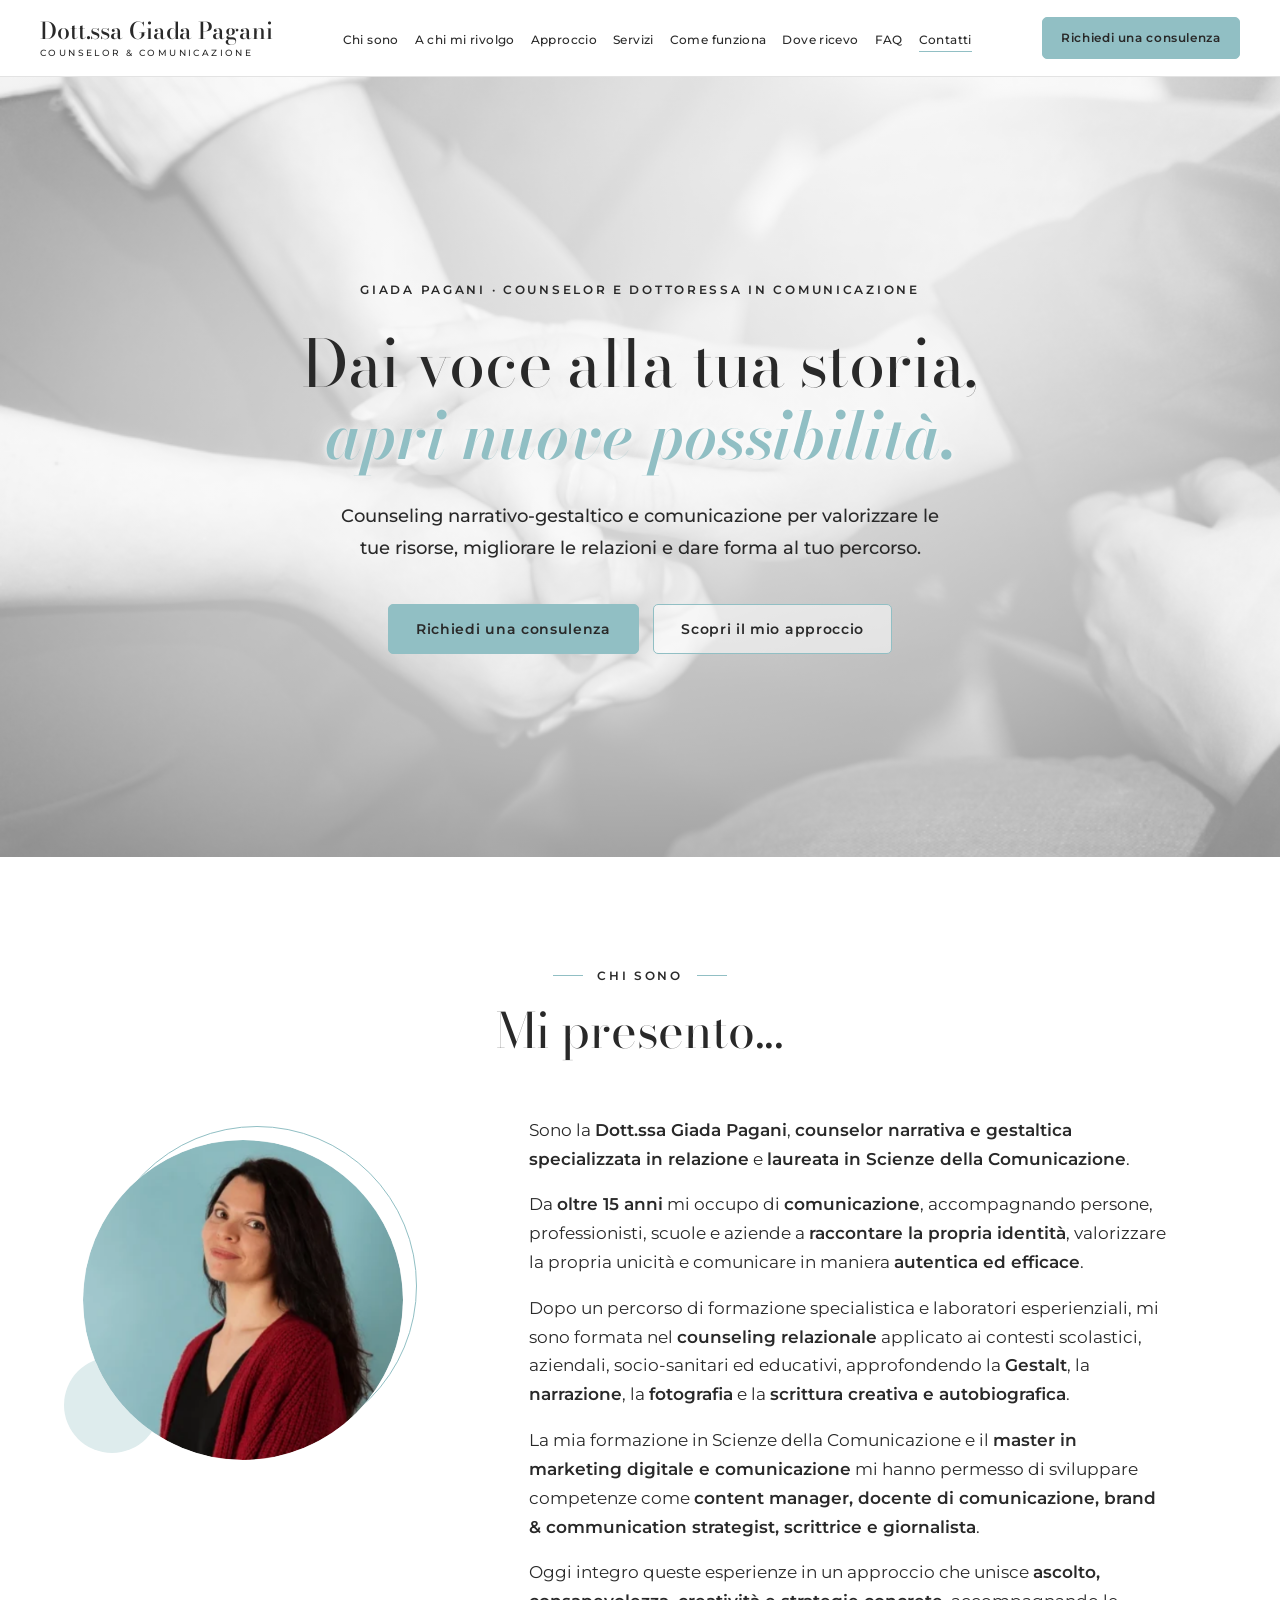
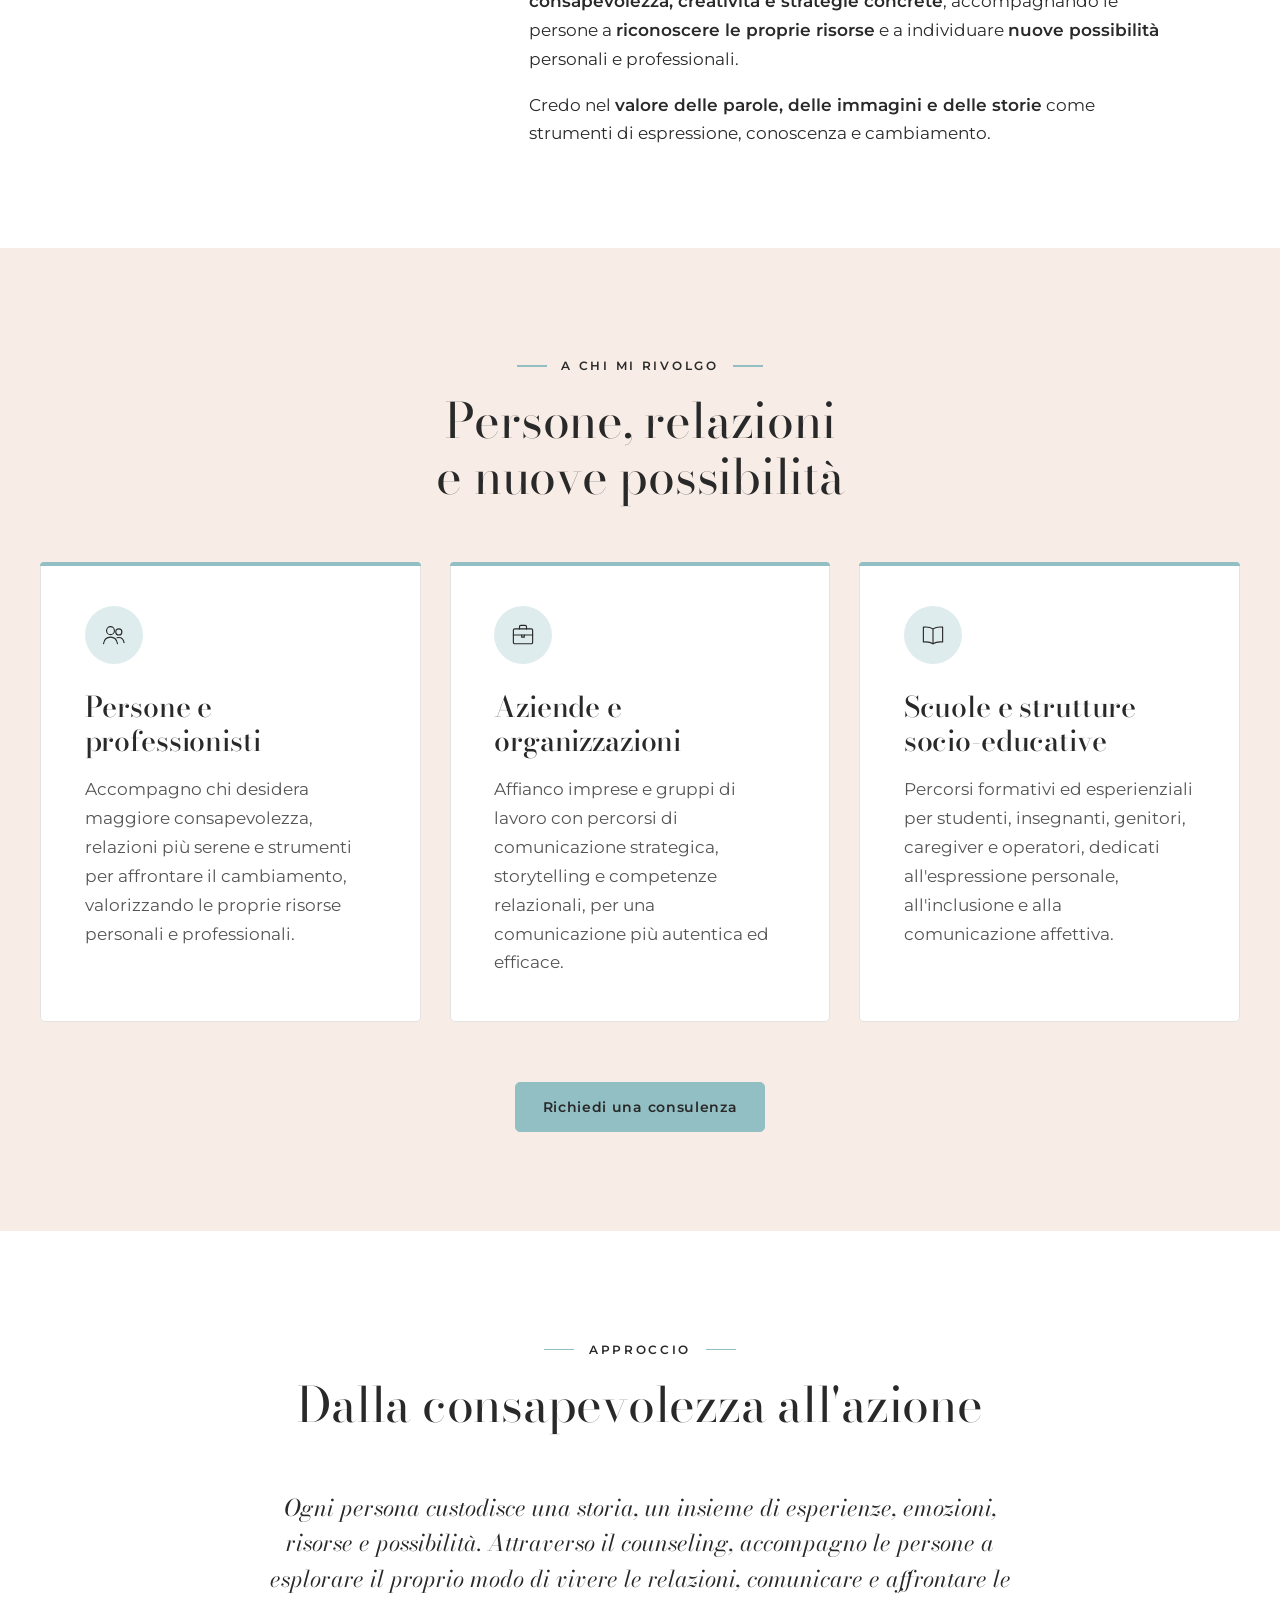
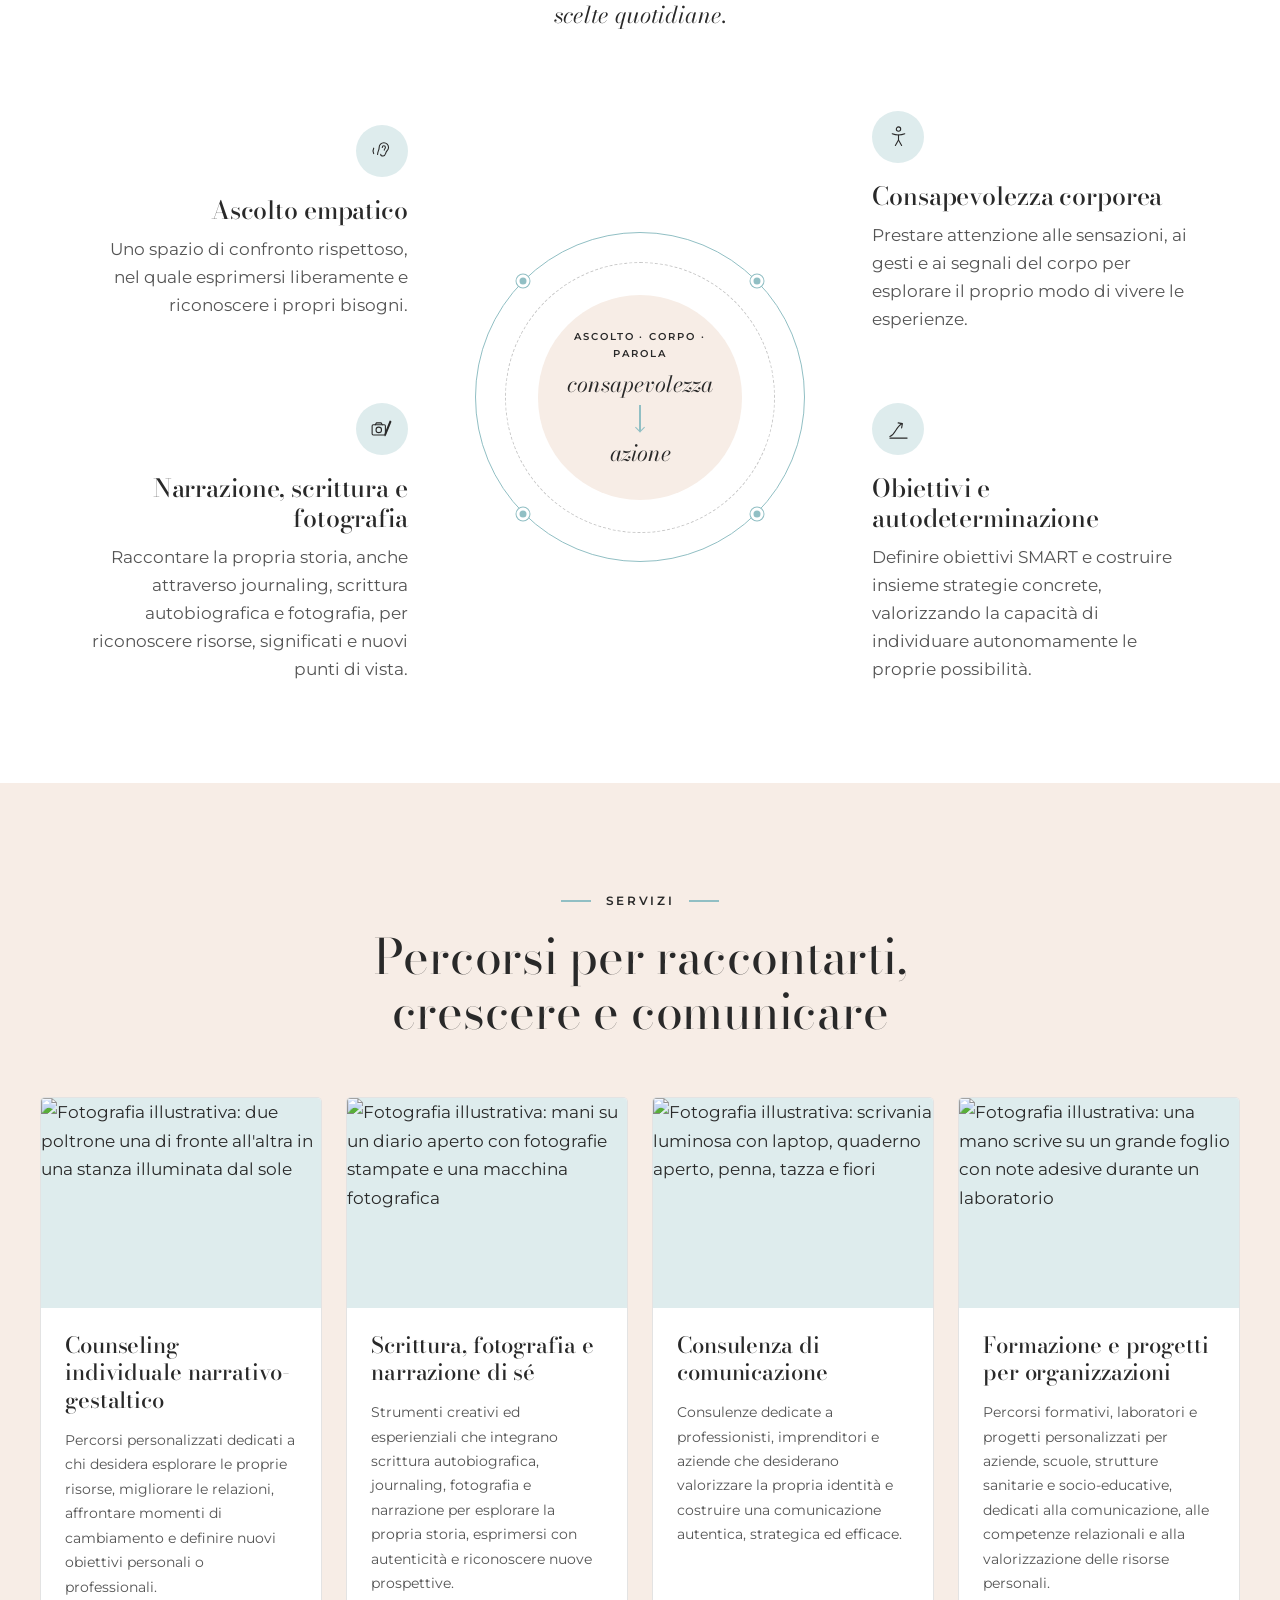
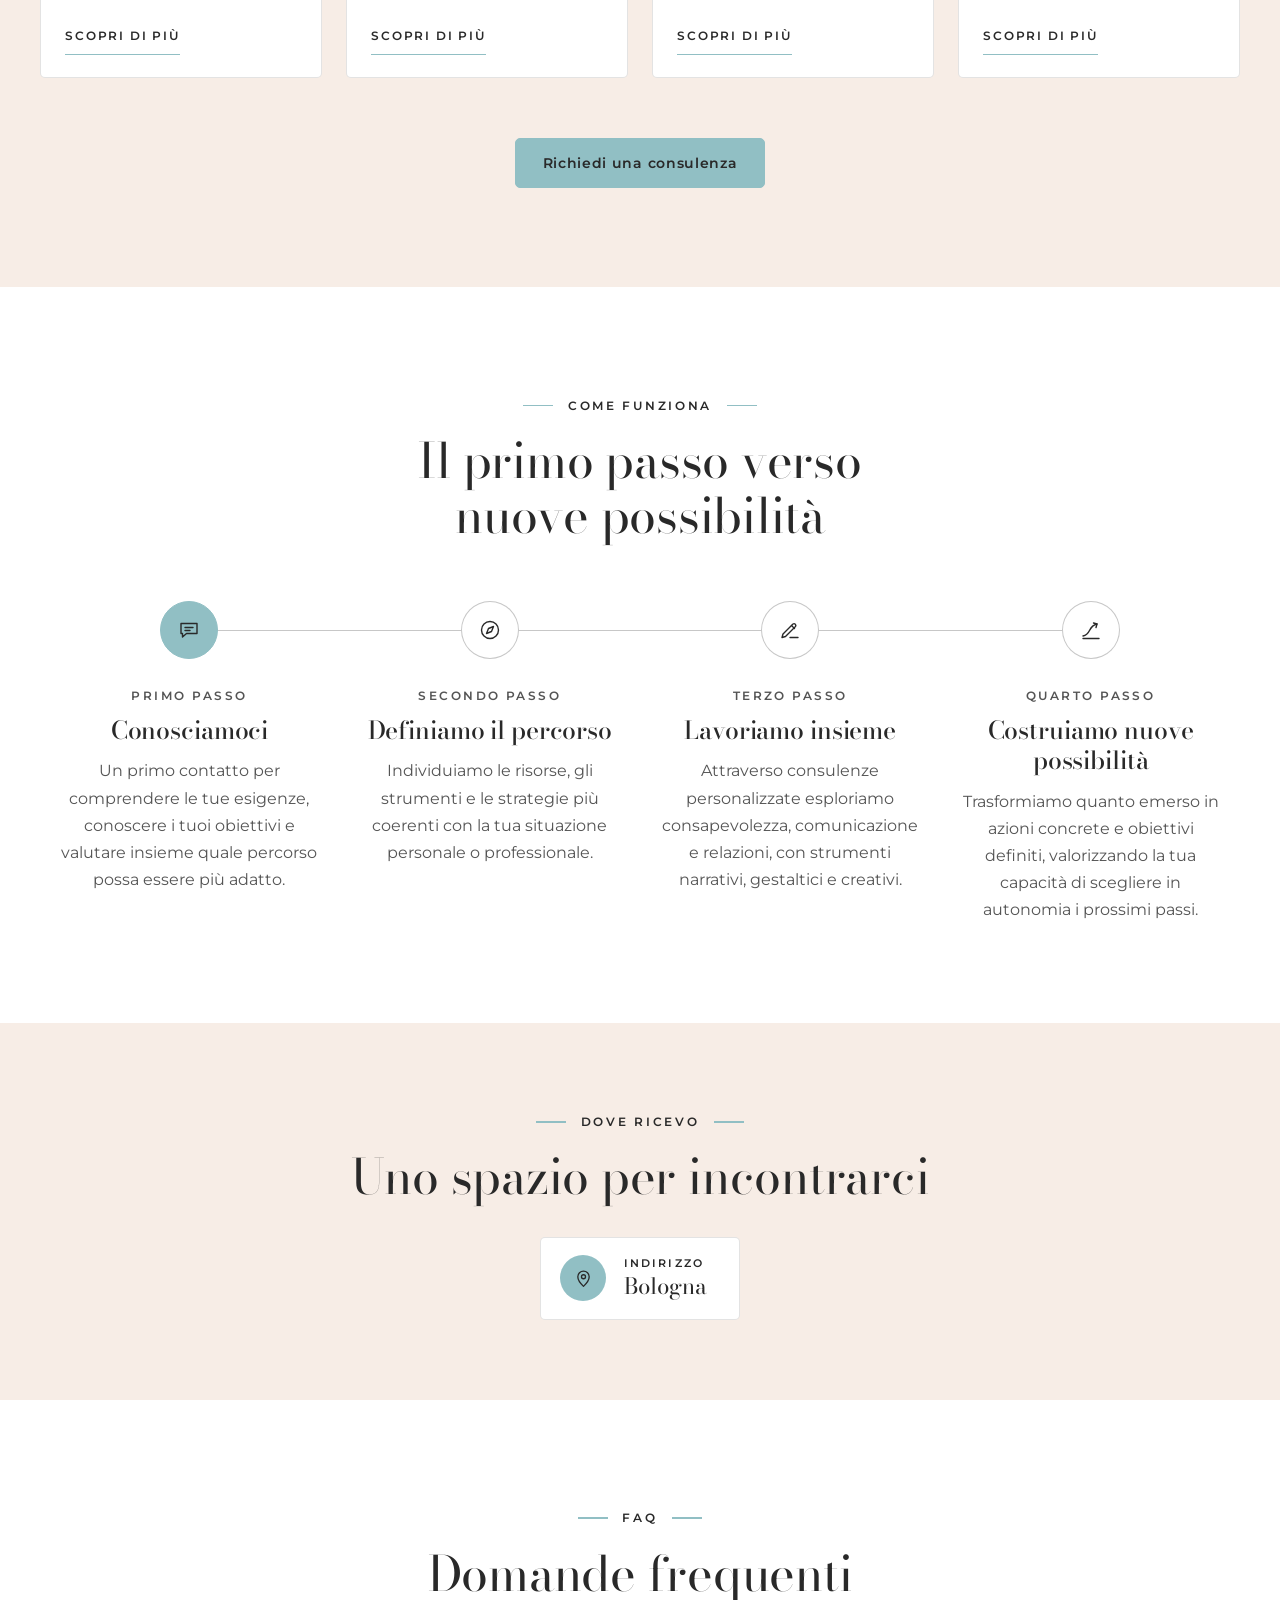
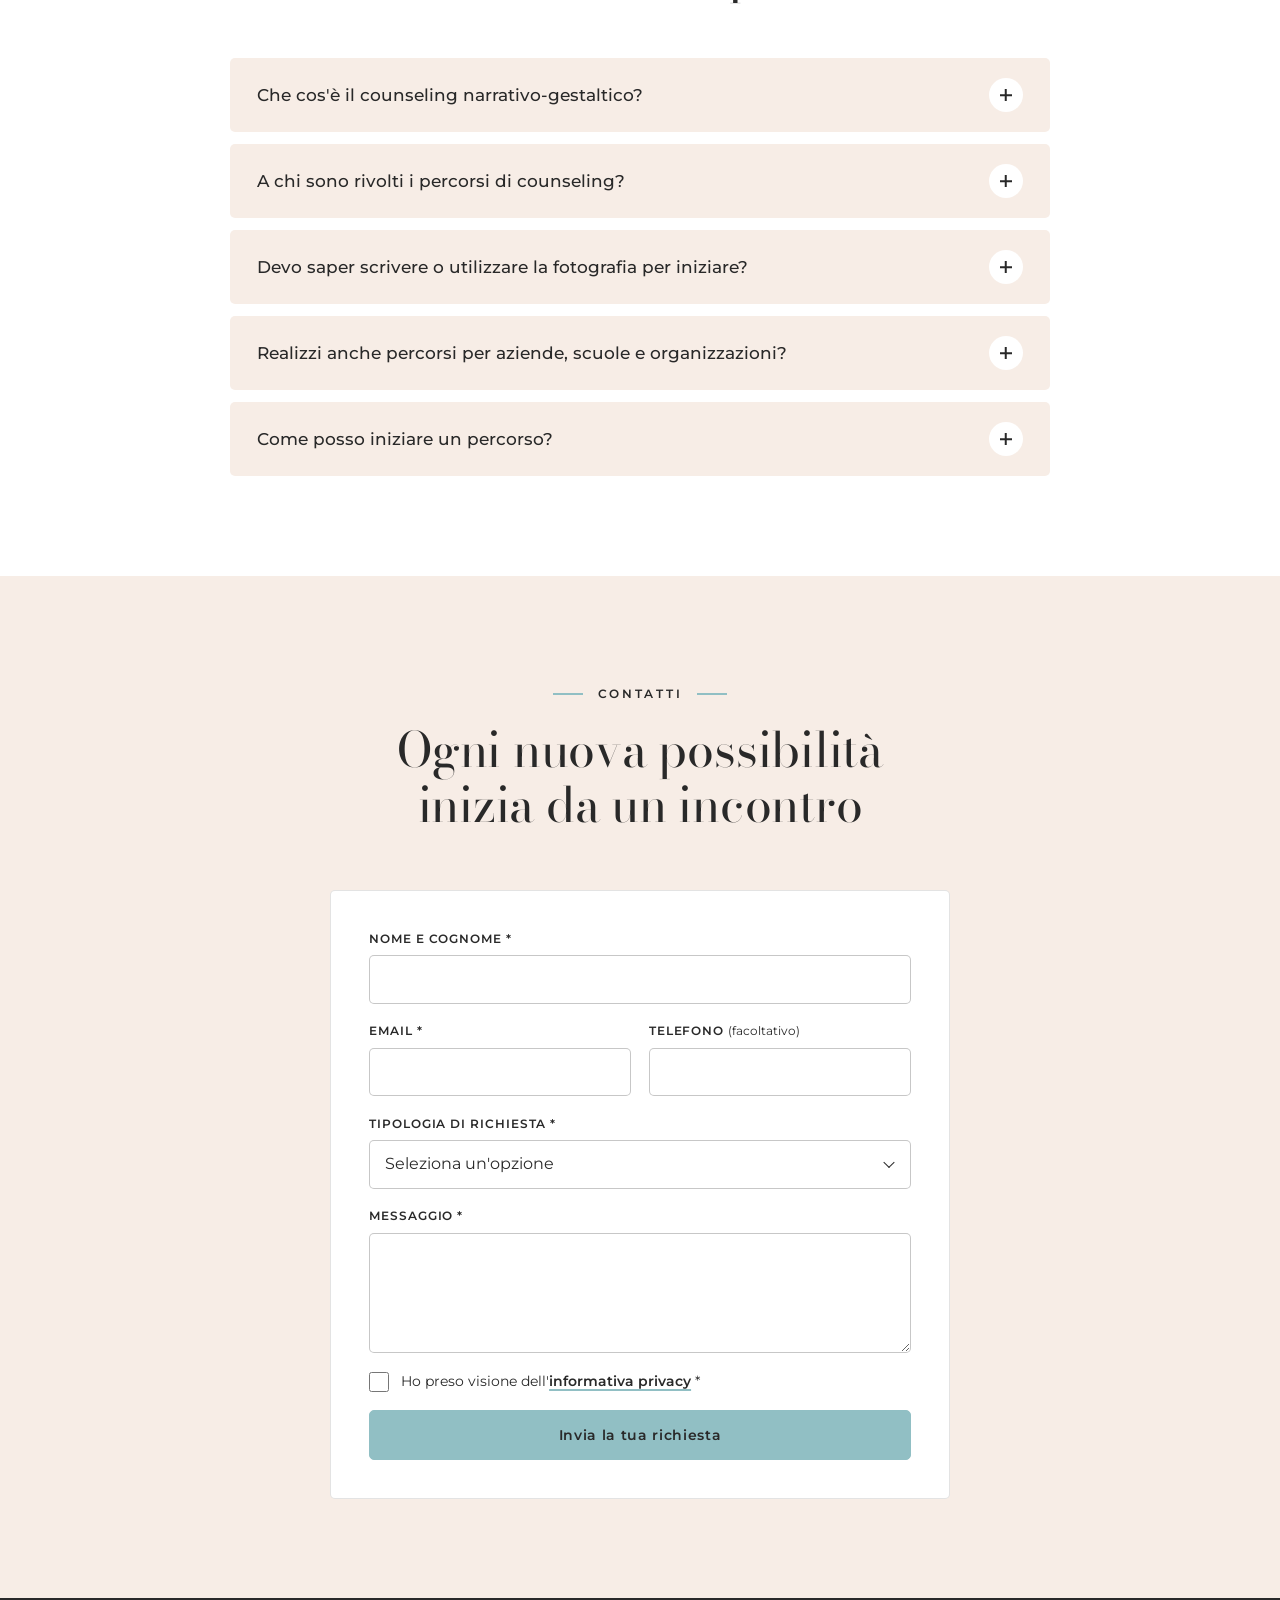
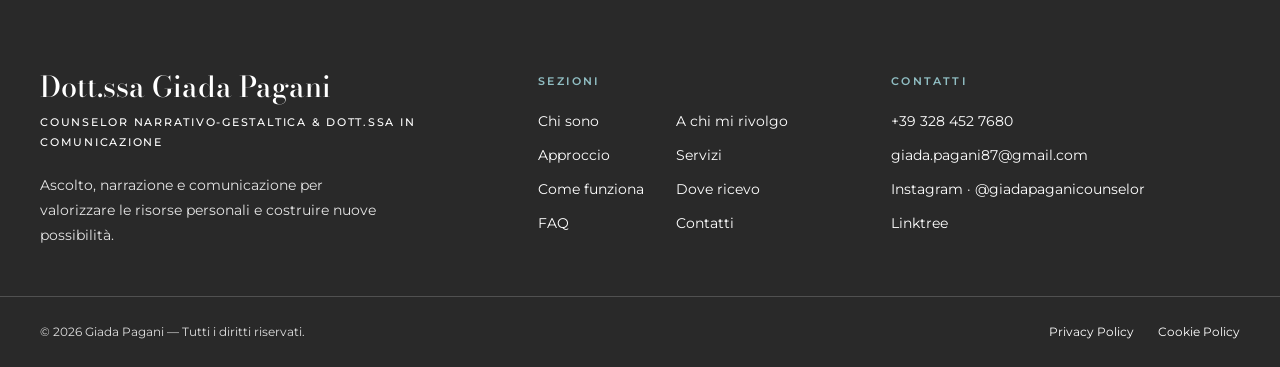
==== commit 7928fc03: "Rifiniture: foto Chi sono, testi A chi mi rivolgo, pulsanti Servizi, wordmark - Foto Chi sono alline" ====
--- a/index.html
+++ b/index.html
@@ -66,7 +66,7 @@
   <header class="site-header" id="top">
     <div class="container header-inner">
       <a class="wordmark" href="#home" aria-label="Dott.ssa Giada Pagani, torna all'inizio">
-        <span class="wordmark-name"><span class="wordmark-title">Dott.ssa</span> Giada Pagani</span>
+        <span class="wordmark-name">Dott.ssa Giada Pagani</span>
         <span class="wordmark-sub">Counselor &amp; Comunicazione</span>
       </a>
 
@@ -157,8 +157,7 @@
               <svg viewBox="0 0 32 32"><circle cx="12" cy="11" r="4.5"/><circle cx="21.5" cy="12.5" r="3.5"/><path d="M4 26c.8-5 4-7.5 8-7.5s7.2 2.5 8 7.5"/><path d="M19.5 19.2c.7-.3 1.3-.4 2-.4 3 0 5.4 2 6 6"/></svg>
             </span>
             <h3>Persone e professionisti</h3>
-            <p>Accompagno chi desidera acquisire maggiore consapevolezza, migliorare le proprie relazioni, affrontare momenti di cambiamento e valorizzare le proprie risorse personali e professionali.</p>
-            <p>Uno spazio dedicato a chi vuole prendersi cura delle proprie relazioni, del proprio lavoro e delle proprie ambizioni.</p>
+            <p>Accompagno chi desidera maggiore consapevolezza, relazioni più serene e strumenti per affrontare il cambiamento, valorizzando le proprie risorse personali e professionali.</p>
           </article>
 
           <article class="target-card reveal">
@@ -166,8 +165,7 @@
               <svg viewBox="0 0 32 32"><rect x="5" y="9" width="22" height="17" rx="1.5"/><path d="M12 9V6.5c0-.8.7-1.5 1.5-1.5h5c.8 0 1.5.7 1.5 1.5V9"/><path d="M5 16h22"/><path d="M14.5 16v2.5h3V16"/></svg>
             </span>
             <h3>Aziende e organizzazioni</h3>
-            <p>Affianco aziende, imprenditori e gruppi di lavoro attraverso percorsi dedicati alla comunicazione strategica, allo storytelling, alla collaborazione e alla valorizzazione delle competenze relazionali.</p>
-            <p>L'obiettivo è favorire una comunicazione più autentica, efficace e consapevole.</p>
+            <p>Affianco imprese e gruppi di lavoro con percorsi di comunicazione strategica, storytelling e competenze relazionali, per una comunicazione più autentica ed efficace.</p>
           </article>
 
           <article class="target-card reveal">
@@ -175,8 +173,7 @@
               <svg viewBox="0 0 32 32"><path d="M16 9c-3-2-7-2.5-11-2v17c4-.5 8 0 11 2 3-2 7-2.5 11-2V7c-4-.5-8 0-11 2z"/><path d="M16 9v17"/></svg>
             </span>
             <h3>Scuole e strutture socio-educative</h3>
-            <p>Propongo percorsi formativi ed esperienziali rivolti a studenti, insegnanti, genitori, caregiver e professionisti delle strutture sanitarie e socio-educative.</p>
-            <p>Attività dedicate all'espressione personale, all'inclusione, alla comunicazione affettiva e allo sviluppo delle risorse relazionali.</p>
+            <p>Percorsi formativi ed esperienziali per studenti, insegnanti, genitori, caregiver e operatori, dedicati all'espressione personale, all'inclusione e alla comunicazione affettiva.</p>
           </article>
         </div>
 
@@ -255,7 +252,7 @@
               <h3>Counseling individuale narrativo-gestaltico</h3>
               <p class="service-desc">Percorsi personalizzati dedicati a chi desidera esplorare le proprie risorse, migliorare le relazioni, affrontare momenti di cambiamento e definire nuovi obiettivi personali o professionali.</p>
               <button class="service-toggle" type="button" aria-expanded="false" aria-controls="srv-1">
-                <span class="service-toggle-label">Scopri di più</span><span class="service-toggle-icon" aria-hidden="true"></span>
+                <span class="service-toggle-label">Scopri di più</span>
               </button>
               <div class="service-more" id="srv-1" hidden>
                 <div class="service-more-inner">
@@ -282,7 +279,7 @@
               <h3>Scrittura, fotografia e narrazione di sé</h3>
               <p class="service-desc">Strumenti creativi ed esperienziali che integrano scrittura autobiografica, journaling, fotografia e narrazione per esplorare la propria storia, esprimersi con autenticità e riconoscere nuove prospettive.</p>
               <button class="service-toggle" type="button" aria-expanded="false" aria-controls="srv-2">
-                <span class="service-toggle-label">Scopri di più</span><span class="service-toggle-icon" aria-hidden="true"></span>
+                <span class="service-toggle-label">Scopri di più</span>
               </button>
               <div class="service-more" id="srv-2" hidden>
                 <div class="service-more-inner">
@@ -309,7 +306,7 @@
               <h3>Consulenza di comunicazione</h3>
               <p class="service-desc">Consulenze dedicate a professionisti, imprenditori e aziende che desiderano valorizzare la propria identità e costruire una comunicazione autentica, strategica ed efficace.</p>
               <button class="service-toggle" type="button" aria-expanded="false" aria-controls="srv-3">
-                <span class="service-toggle-label">Scopri di più</span><span class="service-toggle-icon" aria-hidden="true"></span>
+                <span class="service-toggle-label">Scopri di più</span>
               </button>
               <div class="service-more" id="srv-3" hidden>
                 <div class="service-more-inner">
@@ -336,7 +333,7 @@
               <h3>Formazione e progetti per organizzazioni</h3>
               <p class="service-desc">Percorsi formativi, laboratori e progetti personalizzati per aziende, scuole, strutture sanitarie e socio-educative, dedicati alla comunicazione, alle competenze relazionali e alla valorizzazione delle risorse personali.</p>
               <button class="service-toggle" type="button" aria-expanded="false" aria-controls="srv-4">
-                <span class="service-toggle-label">Scopri di più</span><span class="service-toggle-icon" aria-hidden="true"></span>
+                <span class="service-toggle-label">Scopri di più</span>
               </button>
               <div class="service-more" id="srv-4" hidden>
                 <div class="service-more-inner">
@@ -563,7 +560,7 @@
   <footer class="site-footer">
     <div class="container footer-grid">
       <div class="footer-brand">
-        <p class="footer-name"><span class="wordmark-title">Dott.ssa</span> Giada Pagani</p>
+        <p class="footer-name">Dott.ssa Giada Pagani</p>
         <p class="footer-role">Counselor narrativo-gestaltica &amp; Dott.ssa in Comunicazione</p>
         <p class="footer-text">Ascolto, narrazione e comunicazione per valorizzare le risorse personali e costruire nuove possibilità.</p>
       </div>
--- a/styles.css
+++ b/styles.css
@@ -216,7 +216,6 @@
   letter-spacing: -.005em;
   white-space: nowrap;
 }
-.wordmark-title { font-style: italic; font-weight: 400; }
 .wordmark-sub {
   margin-top: .4rem;
   font-size: .58rem;
@@ -383,6 +382,8 @@
   position: relative;
   width: min(100%, 320px);
   justify-self: center;
+  align-self: start; /* desktop: foto allineata più in alto rispetto al testo */
+  margin-top: 1.5rem;
   aspect-ratio: 1;
 }
 .about-photo img {
@@ -414,7 +415,7 @@
     grid-template-columns: 1fr;
     grid-template-areas: "photo" "head" "text";
   }
-  .about-photo { width: 200px; margin-bottom: 2.25rem; }
+  .about-photo { width: 200px; margin-top: 0; margin-bottom: 2.25rem; }
   .about-photo .about-ring { inset: -10px -10px auto auto; }
   .about-head { margin-bottom: 2rem; }
   .about-text { margin-inline: auto; }
@@ -656,16 +657,6 @@
   text-transform: uppercase;
   cursor: pointer;
 }
-.service-toggle-icon { position: relative; width: 11px; height: 11px; }
-.service-toggle-icon::before, .service-toggle-icon::after {
-  content: "";
-  position: absolute; left: 0; top: 50%;
-  width: 100%; height: 1.5px;
-  background: var(--charcoal);
-  transition: transform .35s var(--ease);
-}
-.service-toggle-icon::after { transform: rotate(90deg); }
-.service-toggle[aria-expanded="true"] .service-toggle-icon::after { transform: rotate(0deg); }
 .service-more {
   display: grid;
   grid-template-rows: 0fr;
